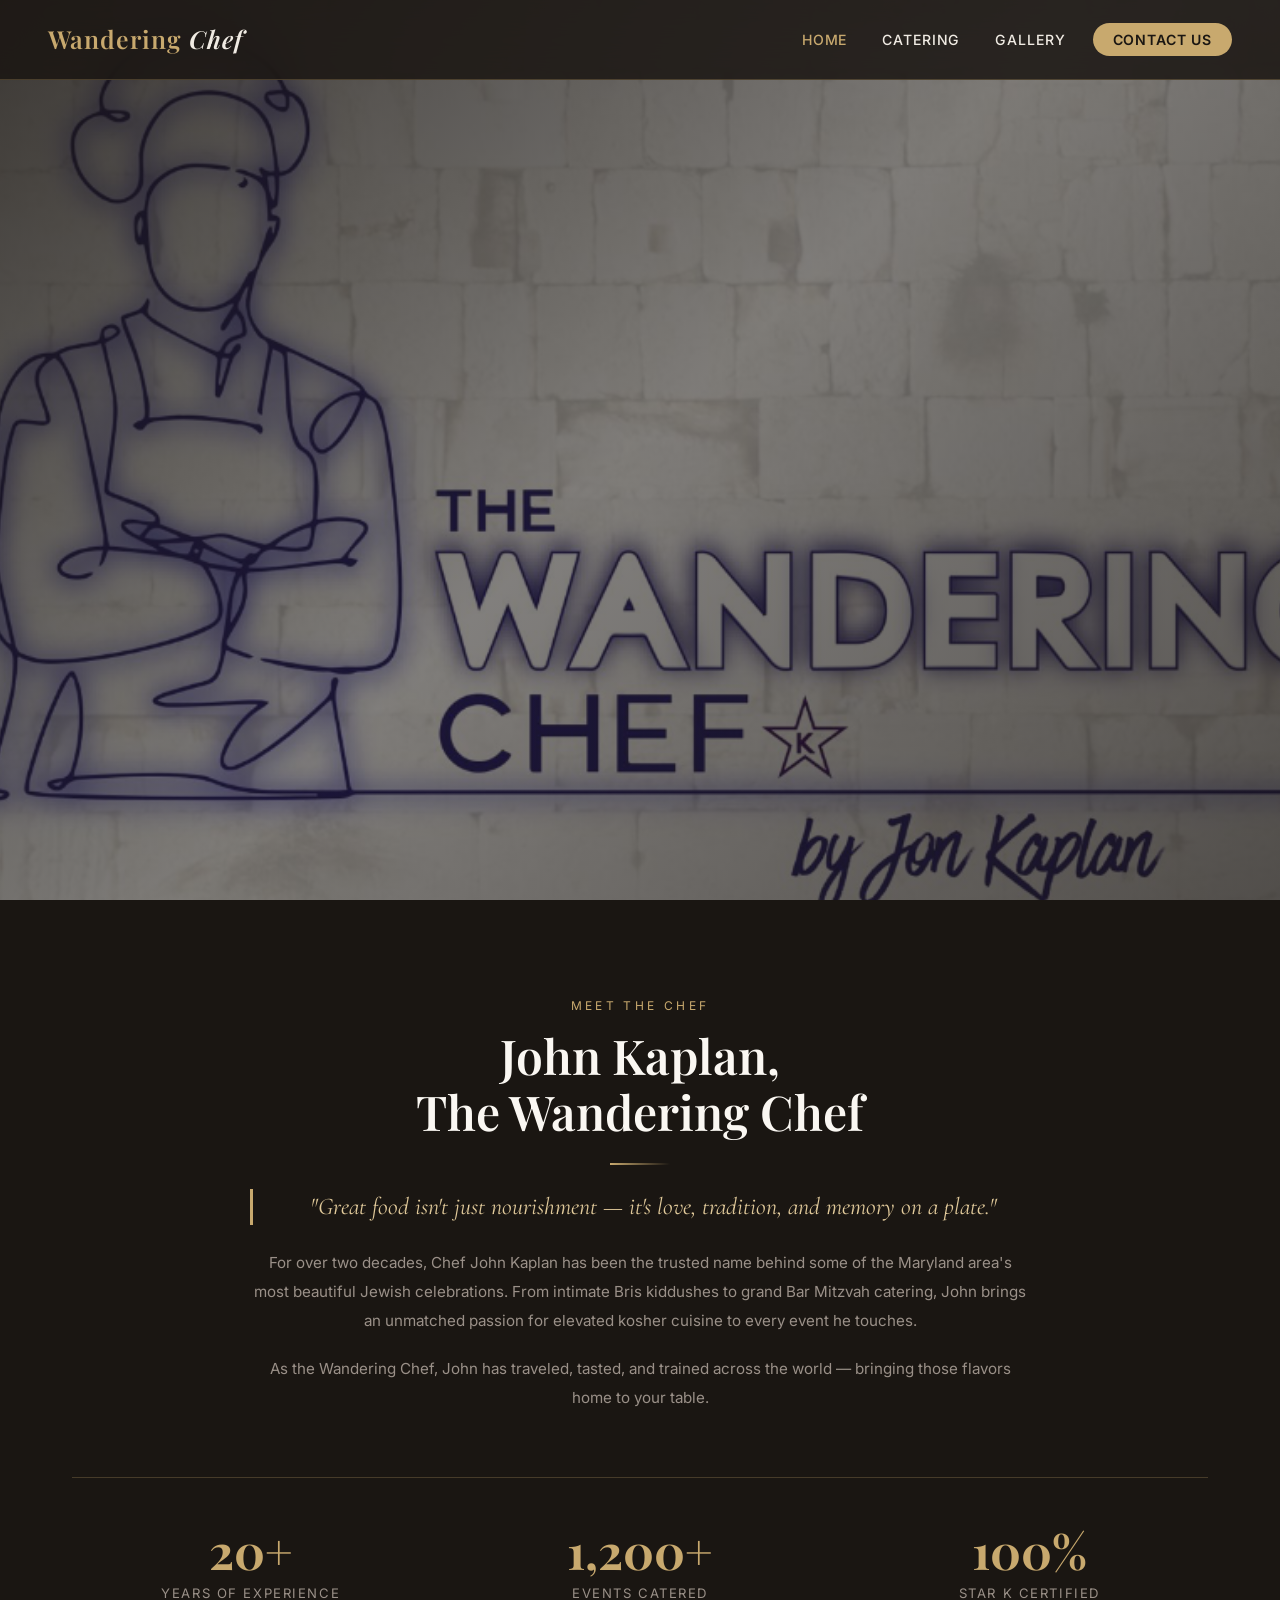
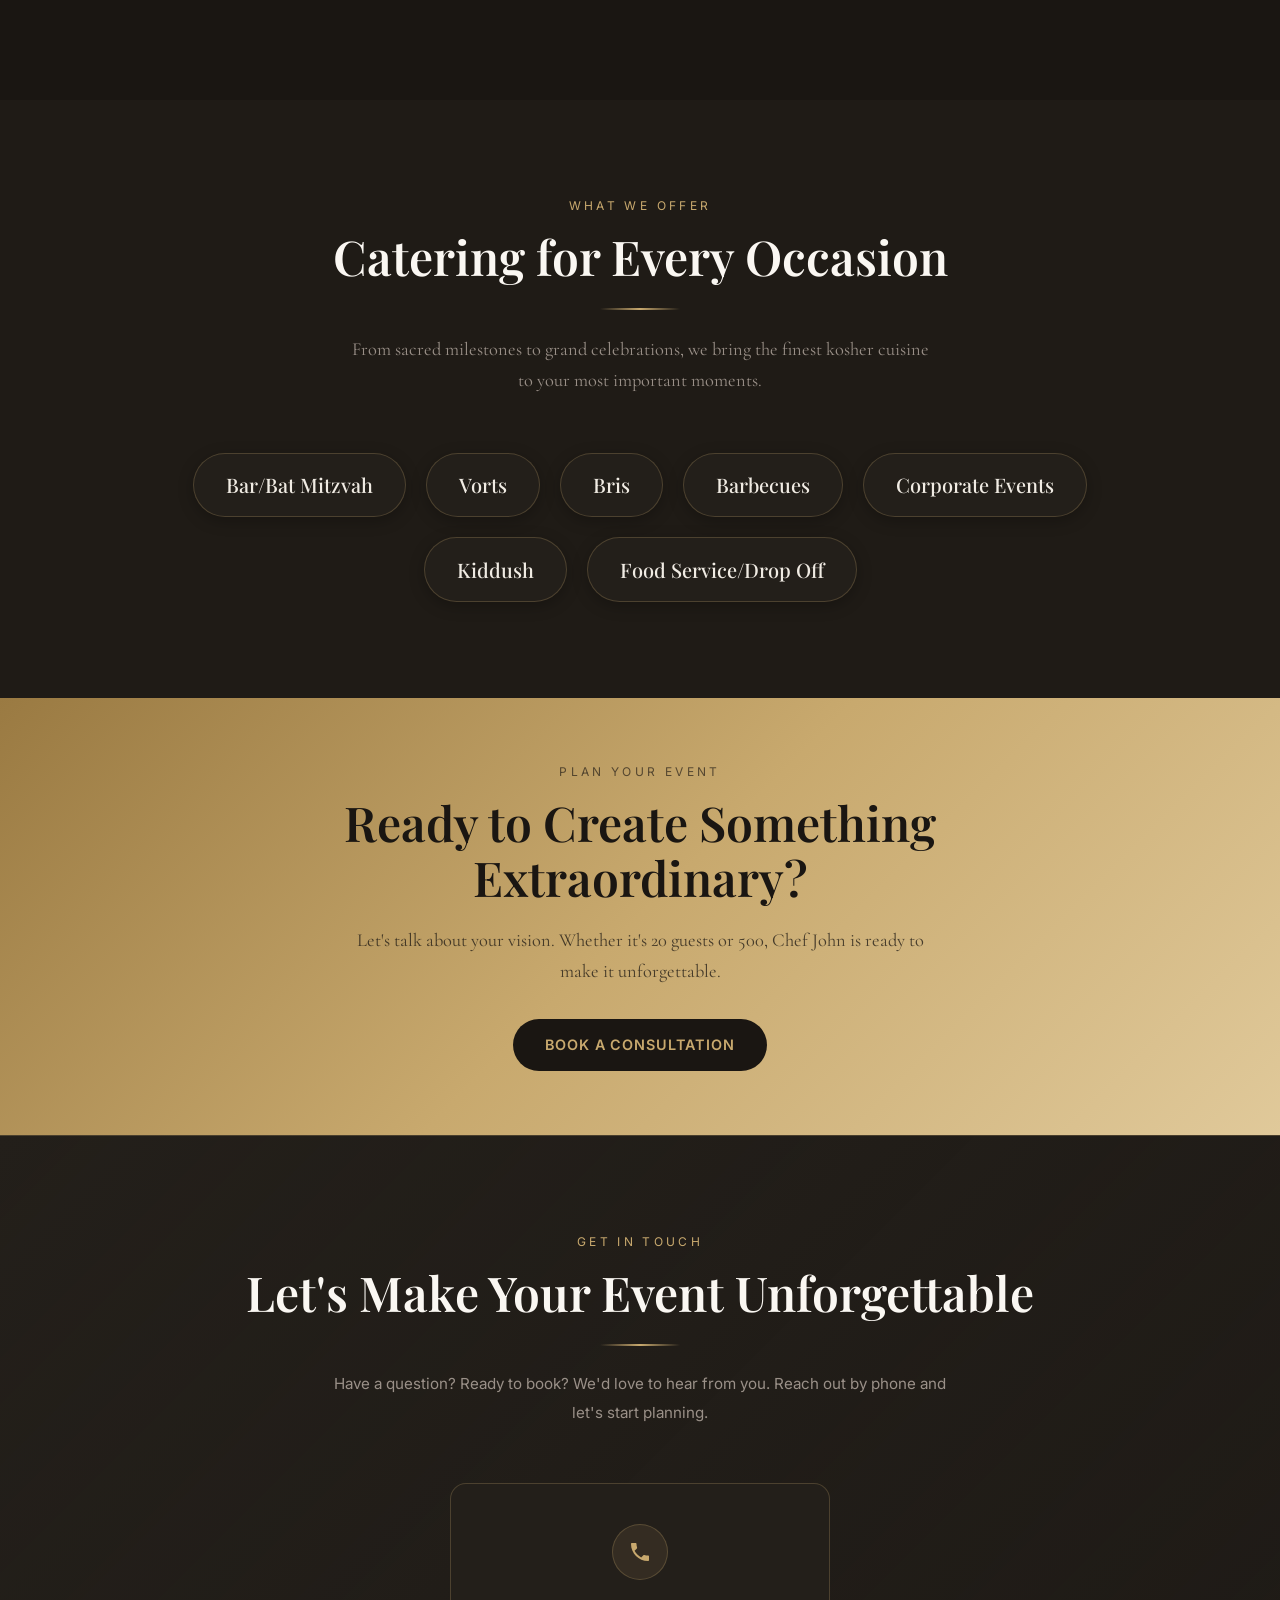
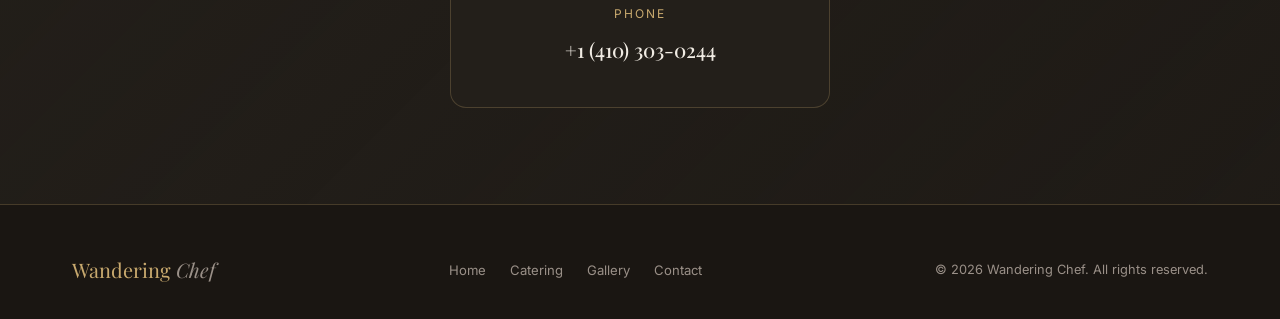
==== index.html @ aa206311 "Refactor layout, spelling, navigation and gallery updates" ====
<!DOCTYPE html>
<html lang="en">
<head>
  <meta charset="UTF-8" />
  <meta name="viewport" content="width=device-width, initial-scale=1.0" />
  <title>Wandering Chef — Premium Kosher Catering by John Kaplan</title>
  <meta name="description" content="Wandering Chef by John Kaplan — Premier kosher catering for Bar Mitzvahs, Bat Mitzvahs, Bris, Kiddushes, Weddings, and all your special occasions." />
  <link rel="preconnect" href="https://fonts.googleapis.com" />
  <link rel="preconnect" href="https://fonts.gstatic.com" crossorigin />
  <link href="https://fonts.googleapis.com/css2?family=Playfair+Display:ital,wght@0,400;0,500;0,600;0,700;1,400;1,600&family=Inter:wght@300;400;500;600&family=Cormorant+Garamond:ital,wght@0,300;0,400;0,500;0,600;1,400;1,600&display=swap" rel="stylesheet" />
  <link rel="stylesheet" href="styles.css" />
</head>
<body>

  <!-- ============================
       NAVIGATION
       ============================ -->
  <nav class="navbar" id="navbar" role="navigation" aria-label="Main navigation">
    <a class="nav-brand" href="index.html" id="nav-logo">Wandering <span>Chef</span></a>

    <div class="hamburger" id="hamburger" aria-label="Toggle menu">
      <span></span><span></span><span></span>
    </div>

    <ul class="nav-links" id="nav-links">
      <li><a href="index.html" class="active" id="nav-home">Home</a></li>
      <li><a href="catering.html" id="nav-catering">Catering</a></li>
      <li><a href="gallery.html" id="nav-gallery">Gallery</a></li>
      <li><a href="contact.html" class="nav-contact-btn " id="nav-contact">Contact Us</a></li>
    </ul>
  </nav>

  <!-- ============================
       HERO
       ============================ -->
  <header class="hero" id="hero">
    <div class="hero-bg" id="hero-bg" aria-hidden="true"></div>
    <div class="hero-overlay" aria-hidden="true"></div>
    <div class="hero-content">
    </div>
  </header>

  <!-- ============================
       INTRO / ABOUT SNIPPET
       ============================ -->
  <section id="about-snippet">
    <div class="container">
      <div class="bio-layout-centered fade-in">
        <span class="section-label">Meet the Chef</span>
        <h2 class="section-title">John Kaplan,<br>The Wandering Chef</h2>
        <div class="divider"></div>
        <blockquote class="bio-quote">"Great food isn't just nourishment — it's love, tradition, and memory on a plate."</blockquote>
        <p class="bio-text">For over two decades, Chef John Kaplan has been the trusted name behind some of the Maryland area's most beautiful Jewish celebrations. From intimate Bris kiddushes to grand Bar Mitzvah catering, John brings an unmatched passion for elevated kosher cuisine to every event he touches.</p>
        <p class="bio-text">As the Wandering Chef, John has traveled, tasted, and trained across the world — bringing those flavors home to your table.</p>
      </div>

      <!-- Stats -->
      <div class="stats-grid">
        <div class="stat-item fade-in">
          <div class="stat-number">20+</div>
          <div class="stat-label">Years of Experience</div>
        </div>
        <div class="stat-item fade-in fade-in-delay-1">
          <div class="stat-number">1,200+</div>
          <div class="stat-label">Events Catered</div>
        </div>
        <div class="stat-item fade-in fade-in-delay-2">
          <div class="stat-number">100%</div>
          <div class="stat-label">Star K Certified</div>
        </div>
      </div>
    </div>
  </section>

  <!-- ============================
       SERVICES
       ============================ -->
  <section id="services" style="background: rgba(35,31,26,0.55);">
    <div class="container">
      <div class="text-center fade-in">
        <span class="section-label">What We Offer</span>
        <h2 class="section-title">Catering for Every Occasion</h2>
        <div class="divider center"></div>
        <p class="section-subtitle">From sacred milestones to grand celebrations, we bring the finest kosher cuisine to your most important moments.</p>
      </div>
      
      <div class="catering-services-text-list fade-in">
        <a href="catering.html#bar-mitzvah" class="service-text-link">Bar/Bat Mitzvah</a>
        <a href="catering.html#vorts" class="service-text-link">Vorts</a>
        <a href="catering.html#bris" class="service-text-link">Bris</a>
        <a href="catering.html#bbq" class="service-text-link">Barbecues</a>
        <a href="catering.html#corporate" class="service-text-link">Corporate Events</a>
        <a href="catering.html#kiddush" class="service-text-link">Kiddush</a>
        <a href="catering.html#drop-off" class="service-text-link">Food Service/Drop Off</a>
      </div>
    </div>
  </section>

  <!-- ============================
       HIGHLIGHT BAND
       ============================ -->
  <section class="highlight-band" id="cta-band">
    <div class="container text-center fade-in">
      <span class="section-label" style="color: rgba(26,22,18,0.65);">Plan Your Event</span>
      <h2 class="section-title">Ready to Create Something<br>Extraordinary?</h2>
      <p class="section-subtitle" style="margin: 1rem auto 2rem;">Let's talk about your vision. Whether it's 20 guests or 500, Chef John is ready to make it unforgettable.</p>
      <a href="contact.html" class="btn btn-primary" id="cta-contact-btn">Book a Consultation</a>
    </div>
  </section>

  <!-- ============================
       CONTACT SECTION (Home)
       ============================ -->
  <section class="contact-section" id="contact-home">
    <div class="container text-center fade-in">
      <span class="section-label">Get in Touch</span>
      <h2 class="section-title">Let's Make Your Event Unforgettable</h2>
      <div class="divider center"></div>
      <p class="bio-text" style="max-width: 620px; margin: 0 auto 3.5rem;">Have a question? Ready to book? We'd love to hear from you. Reach out by phone and let's start planning.</p>

      <div class="contact-methods-grid" style="display: flex; justify-content: center;">
        <div class="contact-method-card" style="max-width: 380px; width: 100%;">
          <div class="contact-icon">
            <svg viewBox="0 0 24 24" xmlns="http://www.w3.org/2000/svg">
              <path d="M6.6 10.8c1.4 2.8 3.8 5.1 6.6 6.6l2.2-2.2c.3-.3.7-.4 1-.2 1.1.4 2.3.6 3.6.6.6 0 1 .4 1 1V20c0 .6-.4 1-1 1-9.4 0-17-7.6-17-17 0-.6.4-1 1-1h3.5c.6 0 1 .4 1 1 0 1.3.2 2.5.6 3.6.1.3 0 .7-.2 1L6.6 10.8z"/>
            </svg>
          </div>
          <span class="contact-info-label">Phone</span>
          <p class="contact-info-value"><a href="tel:+14103030244" id="contact-phone-link">+1 (410) 303-0244</a></p>
        </div>
      </div>
    </div>
  </section>
  <!-- ============================
       FOOTER
       ============================ -->
  <footer class="footer" id="footer">
    <div class="container">
      <div class="footer-inner">
        <div class="footer-brand">Wandering <span>Chef</span></div>
        <nav class="footer-links">
          <a href="index.html">Home</a>
          <a href="catering.html">Catering</a>
          <a href="gallery.html">Gallery</a>
          <a href="contact.html">Contact</a>
        </nav>
        <p class="footer-copy">&copy; 2026 Wandering Chef. All rights reserved.</p>
      </div>
    </div>
  </footer>

  <!-- Scroll Up Button -->
  <button id="scrollUpBtn" aria-label="Scroll to top">
    <svg viewBox="0 0 24 24" xmlns="http://www.w3.org/2000/svg">
      <path d="M7.41 15.41L12 10.83l4.59 4.58L18 14l-6-6-6 6z"/>
    </svg>
  </button>

  <script src="main.js"></script>
</body>
</html>
---- styles.css ----
/* ==========================================
   WANDERING CHEF — Global Styles
   ========================================== */

@import url('https://fonts.googleapis.com/css2?family=Playfair+Display:ital,wght@0,400;0,500;0,600;0,700;1,400;1,600&family=Inter:wght@300;400;500;600&family=Cormorant+Garamond:ital,wght@0,300;0,400;0,500;0,600;1,400;1,600&display=swap');

/* ---- CSS Variables ---- */
:root {
  --gold: #c8a96e;
  --gold-light: #e0c99a;
  --gold-dark: #9a7a42;
  --cream: #faf7f2;
  --dark: #1a1612;
  --dark-mid: #2d2520;
  --dark-card: #231f1a;
  --text-main: #f0ebe3;
  --text-muted: #9a9088;
  --text-dark: #2d2520;
  --border: rgba(200, 169, 110, 0.25);
  --nav-height: 80px;
  --transition: 0.35s cubic-bezier(0.4, 0, 0.2, 1);
}

/* ---- Reset & Base ---- */
*, *::before, *::after {
  box-sizing: border-box;
  margin: 0;
  padding: 0;
}

html {
  scroll-behavior: smooth;
  font-size: 16px;
}

body {
  font-family: 'Inter', sans-serif;
  background-color: var(--dark);
  color: var(--text-main);
  line-height: 1.7;
  overflow-x: hidden;
}

a {
  text-decoration: none;
  color: inherit;
}

img {
  display: block;
  max-width: 100%;
}

ul {
  list-style: none;
}

/* ==========================================
   NAVIGATION
   ========================================== */
.navbar {
  position: fixed;
  top: 0;
  left: 0;
  right: 0;
  z-index: 1000;
  height: var(--nav-height);
  display: flex;
  align-items: center;
  padding: 0 3rem;
  background: rgba(26, 22, 18, 0.85);
  backdrop-filter: blur(20px);
  -webkit-backdrop-filter: blur(20px);
  border-bottom: 1px solid var(--border);
  transition: background var(--transition), box-shadow var(--transition);
}

.navbar.scrolled {
  background: rgba(26, 22, 18, 0.97);
  box-shadow: 0 4px 40px rgba(0,0,0,0.4);
}

.nav-brand {
  font-family: 'Playfair Display', serif;
  font-size: 1.55rem;
  font-weight: 600;
  color: var(--gold);
  letter-spacing: 0.04em;
  white-space: nowrap;
  transition: color var(--transition), transform var(--transition);
  cursor: pointer;
  flex-shrink: 0;
}

.nav-brand:hover {
  color: var(--gold-light);
  transform: scale(1.03);
}

.nav-brand span {
  color: var(--text-main);
  font-style: italic;
}

.nav-links {
  display: flex;
  align-items: center;
  gap: 0.2rem;
  margin-left: auto;
}

.nav-links a,
.nav-links .dropdown-toggle {
  font-size: 0.88rem;
  font-weight: 500;
  letter-spacing: 0.06em;
  text-transform: uppercase;
  color: var(--text-main);
  padding: 0.5rem 1rem;
  border-radius: 4px;
  transition: color var(--transition), background var(--transition);
  cursor: pointer;
  white-space: nowrap;
}

.nav-links a:hover,
.nav-links .dropdown-toggle:hover {
  color: var(--gold);
  background: rgba(200, 169, 110, 0.08);
}

.nav-links a.active {
  color: var(--gold);
}

/* Dropdown */
.dropdown {
  position: relative;
}

.dropdown-toggle {
  display: flex;
  align-items: center;
  gap: 0.3rem;
  background: none;
  border: none;
  font-family: 'Inter', sans-serif;
}

.dropdown-toggle svg {
  width: 12px;
  height: 12px;
  transition: transform var(--transition);
}

.dropdown:hover .dropdown-toggle svg {
  transform: rotate(180deg);
}

.dropdown-menu {
  position: absolute;
  top: calc(100% + 0.5rem);
  right: 0;
  min-width: 210px;
  background: var(--dark-card);
  border: 1px solid var(--border);
  border-radius: 10px;
  padding: 0.5rem;
  opacity: 0;
  pointer-events: none;
  transform: translateY(-8px);
  transition: opacity var(--transition), transform var(--transition);
  box-shadow: 0 20px 60px rgba(0,0,0,0.5);
}

.dropdown:hover .dropdown-menu {
  opacity: 1;
  pointer-events: all;
  transform: translateY(0);
}

.dropdown-menu a {
  display: block;
  padding: 0.65rem 1rem;
  font-size: 0.85rem;
  color: var(--text-main);
  border-radius: 6px;
  transition: color var(--transition), background var(--transition), padding-left var(--transition);
}

.dropdown-menu a:hover {
  color: var(--gold);
  background: rgba(200, 169, 110, 0.1);
  padding-left: 1.4rem;
}

/* Contact button in nav */
.nav-contact-btn {
  margin-left: 0.5rem;
  padding: 0.5rem 1.25rem !important;
  background: var(--gold) !important;
  color: var(--dark) !important;
  border-radius: 50px !important;
  font-weight: 600 !important;
  transition: background var(--transition), transform var(--transition), box-shadow var(--transition) !important;
}

.nav-contact-btn:hover {
  background: var(--gold-light) !important;
  transform: translateY(-2px) !important;
  box-shadow: 0 6px 20px rgba(200, 169, 110, 0.4) !important;
  color: var(--dark) !important;
}

/* Hamburger */
.hamburger {
  display: none;
  flex-direction: column;
  gap: 5px;
  cursor: pointer;
  margin-left: auto;
  padding: 0.5rem;
}

.hamburger span {
  width: 24px;
  height: 2px;
  background: var(--text-main);
  border-radius: 2px;
  transition: all var(--transition);
}

/* ==========================================
   PAGE WRAPPER (push below navbar)
   ========================================== */
.page-content {
  padding-top: var(--nav-height);
  min-height: 100vh;
}

/* ==========================================
   HERO SECTION
   ========================================== */
.hero {
  position: relative;
  height: 100vh;
  min-height: 650px;
  display: flex;
  align-items: center;
  justify-content: center;
  overflow: hidden;
}

.hero-bg {
  position: absolute;
  inset: 0;
  background-image: url('Logo.png');
  background-size: cover;
  background-position: center;
  transform: scale(1.05);
  transition: transform 8s ease;
  animation: heroZoom 12s ease-in-out infinite alternate;
}

@keyframes heroZoom {
  from { transform: scale(1.0); }
  to { transform: scale(1.08); }
}

.hero-overlay {
  position: absolute;
  inset: 0;
  background: linear-gradient(
    135deg,
    rgba(26, 22, 18, 0.85) 0%,
    rgba(26, 22, 18, 0.55) 50%,
    rgba(26, 22, 18, 0.75) 100%
  );
}

.hero-content {
  position: relative;
  z-index: 2;
  text-align: center;
  padding: 2rem;
  max-width: 820px;
  animation: heroFadeUp 1.2s ease both;
}

@keyframes heroFadeUp {
  from { opacity: 0; transform: translateY(40px); }
  to { opacity: 1; transform: translateY(0); }
}

.hero-eyebrow {
  display: inline-block;
  font-size: 0.78rem;
  letter-spacing: 0.28em;
  text-transform: uppercase;
  color: var(--gold);
  margin-bottom: 1.2rem;
  opacity: 0;
  animation: heroFadeUp 1s ease 0.3s both;
}

.hero-title {
  font-family: 'Playfair Display', serif;
  font-size: clamp(3rem, 7vw, 6rem);
  font-weight: 700;
  line-height: 1.05;
  color: var(--cream);
  margin-bottom: 1.5rem;
  opacity: 0;
  animation: heroFadeUp 1s ease 0.5s both;
}

.hero-title em {
  color: var(--gold);
  font-style: italic;
}

.hero-subtitle {
  font-family: 'Cormorant Garamond', serif;
  font-size: clamp(1.1rem, 2.5vw, 1.5rem);
  font-weight: 400;
  color: rgba(240, 235, 227, 0.82);
  margin-bottom: 2.5rem;
  opacity: 0;
  animation: heroFadeUp 1s ease 0.7s both;
}

.hero-buttons {
  display: flex;
  gap: 1rem;
  justify-content: center;
  flex-wrap: wrap;
  opacity: 0;
  animation: heroFadeUp 1s ease 0.9s both;
}

/* ==========================================
   BUTTONS
   ========================================== */
.btn {
  display: inline-flex;
  align-items: center;
  gap: 0.5rem;
  padding: 0.85rem 2rem;
  border-radius: 50px;
  font-size: 0.9rem;
  font-weight: 600;
  letter-spacing: 0.06em;
  text-transform: uppercase;
  cursor: pointer;
  border: none;
  transition: all var(--transition);
}

.btn-primary {
  background: var(--gold);
  color: var(--dark);
}

.btn-primary:hover {
  background: var(--gold-light);
  transform: translateY(-3px);
  box-shadow: 0 10px 35px rgba(200, 169, 110, 0.45);
}

.btn-outline {
  background: transparent;
  color: var(--text-main);
  border: 1.5px solid rgba(200, 169, 110, 0.5);
}

.btn-outline:hover {
  border-color: var(--gold);
  color: var(--gold);
  transform: translateY(-3px);
  box-shadow: 0 10px 35px rgba(0,0,0,0.3);
}

.btn-back {
  display: inline-flex;
  align-items: center;
  gap: 0.5rem;
  padding: 0.6rem 1.4rem;
  border: 1.5px solid var(--border);
  border-radius: 50px;
  font-size: 0.82rem;
  font-weight: 500;
  letter-spacing: 0.05em;
  text-transform: uppercase;
  color: var(--text-muted);
  cursor: pointer;
  background: transparent;
  transition: all var(--transition);
  margin-bottom: 2rem;
}

.btn-back:hover {
  color: var(--gold);
  border-color: var(--gold);
  transform: translateX(-4px);
}

/* ==========================================
   SCROLL UP ARROW
   ========================================== */
#scrollUpBtn {
  position: fixed;
  bottom: 2.5rem;
  right: 2.5rem;
  z-index: 900;
  width: 52px;
  height: 52px;
  background: var(--gold);
  border: none;
  border-radius: 50%;
  display: flex;
  align-items: center;
  justify-content: center;
  cursor: pointer;
  opacity: 0;
  transform: translateY(20px);
  transition: opacity var(--transition), transform var(--transition), background var(--transition), box-shadow var(--transition);
  box-shadow: 0 6px 25px rgba(200, 169, 110, 0.4);
}

#scrollUpBtn.visible {
  opacity: 1;
  transform: translateY(0);
}

#scrollUpBtn:hover {
  background: var(--gold-light);
  box-shadow: 0 10px 35px rgba(200, 169, 110, 0.55);
  transform: translateY(-3px);
}

#scrollUpBtn svg {
  width: 20px;
  height: 20px;
  fill: var(--dark);
}

/* ==========================================
   SECTION BASE
   ========================================== */
section {
  padding: 6rem 0;
}

.container {
  max-width: 1200px;
  margin: 0 auto;
  padding: 0 2rem;
}

.section-label {
  font-size: 0.75rem;
  letter-spacing: 0.28em;
  text-transform: uppercase;
  color: var(--gold);
  display: block;
  margin-bottom: 0.75rem;
}

.section-title {
  font-family: 'Playfair Display', serif;
  font-size: clamp(2rem, 4vw, 3rem);
  font-weight: 600;
  line-height: 1.15;
  color: var(--cream);
  margin-bottom: 1.25rem;
}

.section-subtitle {
  font-family: 'Cormorant Garamond', serif;
  font-size: 1.15rem;
  color: var(--text-muted);
  max-width: 580px;
}

.text-center {
  text-align: center;
}

.text-center .section-subtitle {
  margin: 0 auto;
}

.divider {
  width: 60px;
  height: 2px;
  background: linear-gradient(90deg, var(--gold), transparent);
  margin: 1.5rem 0;
}

.divider.center {
  margin-left: auto;
  margin-right: auto;
  background: linear-gradient(90deg, transparent, var(--gold), transparent);
  width: 80px;
}

/* ==========================================
   SERVICES / CARDS GRID
   ========================================== */
.services-grid {
  display: grid;
  grid-template-columns: repeat(auto-fit, minmax(300px, 1fr));
  gap: 1.75rem;
  margin-top: 3.5rem;
}

.service-card {
  background: var(--dark-card);
  border: 1px solid var(--border);
  border-radius: 16px;
  overflow: hidden;
  cursor: pointer;
  transition: transform var(--transition), box-shadow var(--transition), border-color var(--transition);
  text-decoration: none;
  color: inherit;
  display: block;
}

.service-card:hover {
  transform: translateY(-8px);
  box-shadow: 0 25px 60px rgba(0,0,0,0.5);
  border-color: rgba(200, 169, 110, 0.5);
}

.service-card-image {
  width: 100%;
  height: 230px;
  object-fit: cover;
  transition: transform 0.6s ease;
}

.service-card:hover .service-card-image {
  transform: scale(1.04);
}

.service-card-image-wrap {
  overflow: hidden;
}

.service-card-body {
  padding: 1.75rem;
}

.service-card-tag {
  font-size: 0.7rem;
  letter-spacing: 0.22em;
  text-transform: uppercase;
  color: var(--gold);
  margin-bottom: 0.5rem;
  display: block;
}

.service-card-title {
  font-family: 'Playfair Display', serif;
  font-size: 1.4rem;
  font-weight: 600;
  color: var(--cream);
  margin-bottom: 0.75rem;
}

.service-card-desc {
  font-size: 0.9rem;
  color: var(--text-muted);
  line-height: 1.7;
  margin-bottom: 1.25rem;
}

.service-card-link {
  display: inline-flex;
  align-items: center;
  gap: 0.5rem;
  font-size: 0.82rem;
  font-weight: 600;
  letter-spacing: 0.1em;
  text-transform: uppercase;
  color: var(--gold);
  transition: gap var(--transition);
}

.service-card:hover .service-card-link {
  gap: 0.8rem;
}

/* ==========================================
   PHOTO GALLERY GRID
   ========================================== */
.gallery-grid {
  display: grid;
  grid-template-columns: repeat(auto-fill, minmax(280px, 1fr));
  gap: 1.25rem;
  margin-top: 3rem;
}

.gallery-item {
  border-radius: 12px;
  overflow: hidden;
  aspect-ratio: 4/3;
  cursor: pointer;
  position: relative;
  background: var(--dark-card);
}

.gallery-item img {
  width: 100%;
  height: 100%;
  object-fit: cover;
  transition: transform 0.6s ease;
}

.gallery-item:hover img {
  transform: scale(1.06);
}

.gallery-item-overlay {
  position: absolute;
  inset: 0;
  background: linear-gradient(to top, rgba(26,22,18,0.7) 0%, transparent 60%);
  opacity: 0;
  transition: opacity var(--transition);
  display: flex;
  align-items: flex-end;
  padding: 1.2rem;
}

.gallery-item:hover .gallery-item-overlay {
  opacity: 1;
}

.gallery-item-caption {
  font-family: 'Cormorant Garamond', serif;
  font-size: 1rem;
  color: var(--cream);
  font-style: italic;
}

/* ==========================================
   MENU LIST SECTION
   ========================================== */
.menu-section {
  background: var(--dark-card);
  border: 1px solid var(--border);
  border-radius: 16px;
  padding: 2.5rem;
  margin-top: 2rem;
}

.menu-section + .menu-section {
  margin-top: 1.5rem;
}

.menu-section-title {
  font-family: 'Playfair Display', serif;
  font-size: 1.5rem;
  font-weight: 600;
  color: var(--gold);
  margin-bottom: 1.5rem;
  padding-bottom: 0.75rem;
  border-bottom: 1px solid var(--border);
}

.menu-items {
  display: grid;
  grid-template-columns: repeat(auto-fill, minmax(240px, 1fr));
  gap: 0.5rem 2rem;
}

.menu-item {
  display: flex;
  align-items: flex-start;
  gap: 0.6rem;
  padding: 0.4rem 0;
  font-size: 0.92rem;
  color: var(--text-main);
}

.menu-item::before {
  content: '✦';
  color: var(--gold);
  font-size: 0.6rem;
  margin-top: 0.35rem;
  flex-shrink: 0;
}

/* ==========================================
   ABOUT / BIO SECTION
   ========================================== */
.bio-layout {
  display: grid;
  grid-template-columns: 1fr 1.4fr;
  gap: 5rem;
  align-items: center;
}

.bio-image-wrap {
  position: relative;
}

.bio-image-wrap::before {
  content: '';
  position: absolute;
  inset: -12px;
  border: 2px solid var(--border);
  border-radius: 20px;
  transform: rotate(-2deg);
  transition: transform var(--transition);
}

.bio-image-wrap:hover::before {
  transform: rotate(0deg);
}

.bio-image {
  width: 100%;
  aspect-ratio: 3/4;
  object-fit: cover;
  border-radius: 16px;
  position: relative;
  z-index: 1;
}

.bio-quote {
  font-family: 'Cormorant Garamond', serif;
  font-size: 1.4rem;
  font-style: italic;
  color: var(--gold-light);
  line-height: 1.5;
  margin: 1.5rem 0;
  padding-left: 1.5rem;
  border-left: 3px solid var(--gold);
}

.bio-text {
  font-size: 0.95rem;
  color: var(--text-muted);
  line-height: 1.9;
  margin-bottom: 1.25rem;
}

/* ==========================================
   CATERING PAGE HERO / INNER PAGES
   ========================================== */
.page-hero {
  position: relative;
  height: 45vh;
  min-height: 360px;
  display: flex;
  align-items: flex-end;
  padding-bottom: 4rem;
  overflow: hidden;
}

.page-hero-bg {
  position: absolute;
  inset: 0;
  background-size: cover;
  background-position: center;
  animation: heroZoom 10s ease-in-out infinite alternate;
}

.page-hero-overlay {
  position: absolute;
  inset: 0;
  background: linear-gradient(to bottom, rgba(26,22,18,0.4) 0%, rgba(26,22,18,0.88) 100%);
}

.page-hero-content {
  position: relative;
  z-index: 2;
  width: 100%;
}

/* ==========================================
   CONTACT SECTION
   ========================================== */
.contact-section {
  background: linear-gradient(135deg, var(--dark-card) 0%, rgba(35,31,26,0.5) 100%);
  border-top: 1px solid var(--border);
}

.contact-grid {
  display: grid;
  grid-template-columns: 1fr 1fr;
  gap: 5rem;
  align-items: start;
}

.contact-info-item {
  display: flex;
  align-items: flex-start;
  gap: 1.2rem;
  margin-bottom: 2rem;
}

.contact-icon {
  width: 50px;
  height: 50px;
  background: rgba(200, 169, 110, 0.12);
  border: 1px solid var(--border);
  border-radius: 12px;
  display: flex;
  align-items: center;
  justify-content: center;
  flex-shrink: 0;
  transition: background var(--transition), border-color var(--transition);
}

.contact-info-item:hover .contact-icon {
  background: rgba(200, 169, 110, 0.2);
  border-color: rgba(200, 169, 110, 0.5);
}

.contact-icon svg {
  width: 22px;
  height: 22px;
  fill: var(--gold);
}

.contact-info-label {
  font-size: 0.72rem;
  letter-spacing: 0.18em;
  text-transform: uppercase;
  color: var(--gold);
  margin-bottom: 0.3rem;
  display: block;
}

.contact-info-value {
  font-size: 1rem;
  color: var(--text-main);
  font-weight: 500;
}

.contact-info-value a {
  color: var(--text-main);
  transition: color var(--transition);
}

.contact-info-value a:hover {
  color: var(--gold);
}

/* Contact form */
.contact-form {
  display: flex;
  flex-direction: column;
  gap: 1.1rem;
}

.form-group {
  display: flex;
  flex-direction: column;
  gap: 0.4rem;
}

.form-group label {
  font-size: 0.8rem;
  letter-spacing: 0.1em;
  text-transform: uppercase;
  color: var(--text-muted);
}

.form-group input,
.form-group textarea,
.form-group select {
  background: rgba(255,255,255,0.04);
  border: 1px solid var(--border);
  border-radius: 8px;
  padding: 0.8rem 1rem;
  color: var(--text-main);
  font-family: 'Inter', sans-serif;
  font-size: 0.95rem;
  transition: border-color var(--transition), background var(--transition);
  outline: none;
  width: 100%;
}

.form-group input:focus,
.form-group textarea:focus,
.form-group select:focus {
  border-color: rgba(200, 169, 110, 0.55);
  background: rgba(255,255,255,0.07);
}

.form-group textarea {
  min-height: 130px;
  resize: vertical;
}

.form-group select option {
  background: var(--dark-card);
  color: var(--text-main);
}

/* ==========================================
   STATS / NUMBERS
   ========================================== */
.stats-grid {
  display: grid;
  grid-template-columns: repeat(3, 1fr);
  gap: 2rem;
  margin-top: 4rem;
  padding-top: 3rem;
  border-top: 1px solid var(--border);
}

.stat-item {
  text-align: center;
}

.stat-number {
  font-family: 'Playfair Display', serif;
  font-size: 3rem;
  font-weight: 700;
  color: var(--gold);
  line-height: 1;
  margin-bottom: 0.5rem;
}

.stat-label {
  font-size: 0.82rem;
  letter-spacing: 0.12em;
  text-transform: uppercase;
  color: var(--text-muted);
}

/* ==========================================
   FOOTER
   ========================================== */
.footer {
  background: var(--dark);
  border-top: 1px solid var(--border);
  padding: 3rem 0 2rem;
}

.footer-inner {
  display: flex;
  align-items: center;
  justify-content: space-between;
  flex-wrap: wrap;
  gap: 1.5rem;
}

.footer-brand {
  font-family: 'Playfair Display', serif;
  font-size: 1.25rem;
  color: var(--gold);
}

.footer-brand span {
  color: var(--text-muted);
  font-style: italic;
}

.footer-copy {
  font-size: 0.8rem;
  color: var(--text-muted);
}

.footer-links {
  display: flex;
  gap: 1.5rem;
}

.footer-links a {
  font-size: 0.82rem;
  color: var(--text-muted);
  transition: color var(--transition);
}

.footer-links a:hover {
  color: var(--gold);
}

/* ==========================================
   FADE-IN ON SCROLL ANIMATIONS
   ========================================== */
.fade-in {
  opacity: 0;
  transform: translateY(30px);
  transition: opacity 0.7s ease, transform 0.7s ease;
}

.fade-in.visible {
  opacity: 1;
  transform: translateY(0);
}

.fade-in-delay-1 { transition-delay: 0.1s; }
.fade-in-delay-2 { transition-delay: 0.2s; }
.fade-in-delay-3 { transition-delay: 0.3s; }
.fade-in-delay-4 { transition-delay: 0.4s; }

/* ==========================================
   HIGHLIGHT BAND
   ========================================== */
.highlight-band {
  background: linear-gradient(135deg, var(--gold-dark), var(--gold), var(--gold-light));
  padding: 4rem 0;
  text-align: center;
}

.highlight-band .section-title {
  color: var(--dark);
}

.highlight-band .section-subtitle {
  color: rgba(26,22,18,0.75);
}

.highlight-band .btn-primary {
  background: var(--dark);
  color: var(--gold);
}

.highlight-band .btn-primary:hover {
  background: var(--dark-mid);
}

/* ==========================================
   LIGHTBOX
   ========================================== */
.lightbox {
  position: fixed;
  inset: 0;
  z-index: 9999;
  background: rgba(0,0,0,0.92);
  display: flex;
  align-items: center;
  justify-content: center;
  opacity: 0;
  pointer-events: none;
  transition: opacity 0.3s ease;
  backdrop-filter: blur(8px);
}

.lightbox.open {
  opacity: 1;
  pointer-events: all;
}

.lightbox img {
  max-width: 90vw;
  max-height: 88vh;
  object-fit: contain;
  border-radius: 10px;
  box-shadow: 0 30px 80px rgba(0,0,0,0.7);
  transform: scale(0.9);
  transition: transform 0.3s ease;
}

.lightbox.open img {
  transform: scale(1);
}

.lightbox-close {
  position: absolute;
  top: 1.5rem;
  right: 1.5rem;
  width: 44px;
  height: 44px;
  border-radius: 50%;
  background: rgba(255,255,255,0.1);
  border: 1px solid rgba(255,255,255,0.2);
  color: white;
  font-size: 1.3rem;
  display: flex;
  align-items: center;
  justify-content: center;
  cursor: pointer;
  transition: background var(--transition);
}

.lightbox-close:hover {
  background: rgba(255,255,255,0.2);
}

/* ==========================================
   RESPONSIVE
   ========================================== */
@media (max-width: 900px) {
  .navbar {
    padding: 0 1.5rem;
  }

  .nav-links {
    position: fixed;
    top: var(--nav-height);
    left: 0;
    right: 0;
    background: rgba(26,22,18,0.98);
    flex-direction: column;
    padding: 1.5rem;
    gap: 0.5rem;
    transform: translateY(-110%);
    transition: transform var(--transition);
    border-bottom: 1px solid var(--border);
  }

  .nav-links.open {
    transform: translateY(0);
  }

  .dropdown-menu {
    position: static;
    opacity: 1;
    pointer-events: all;
    transform: none;
    box-shadow: none;
    background: rgba(255,255,255,0.04);
    border: none;
    padding-left: 1rem;
    display: none;
  }

  .dropdown.open .dropdown-menu {
    display: block;
  }

  .hamburger {
    display: flex;
  }

  .bio-layout {
    grid-template-columns: 1fr;
    gap: 3rem;
  }

  .contact-grid {
    grid-template-columns: 1fr;
    gap: 3rem;
  }

  .stats-grid {
    grid-template-columns: 1fr;
  }

  .services-grid {
    grid-template-columns: 1fr;
  }

  section {
    padding: 4rem 0;
  }
}

@media (max-width: 600px) {
  .hero-title {
    font-size: 2.5rem;
  }

  #scrollUpBtn {
    bottom: 1.5rem;
    right: 1.5rem;
    width: 44px;
    height: 44px;
  }

  .menu-items {
    grid-template-columns: 1fr;
  }
}


/* ==========================================
   LOGO REPLACEMENT STYLING
   ========================================== */
.bio-image.logo-replacement {
  object-fit: contain !important;
  background-color: var(--dark-card) !important;
  padding: 3rem !important;
  border: 1px solid var(--border) !important;
  box-shadow: inset 0 0 30px rgba(0, 0, 0, 0.6) !important;
  transition: all 0.3s ease !important;
}

.bio-image.logo-replacement:hover {
  border-color: var(--gold) !important;
  box-shadow: inset 0 0 40px rgba(212, 175, 55, 0.15), 0 10px 30px rgba(0, 0, 0, 0.45) !important;
  transform: translateY(-5px);
}

.bio-layout-centered {
  max-width: 780px;
  margin: 0 auto;
  text-align: center;
}
.bio-layout-centered .divider {
  margin: 1.5rem auto;
}
.bio-layout-centered .bio-quote {
  margin: 1.5rem auto;
  font-size: 1.5rem;
}

.catering-services-text-list {
  display: flex;
  flex-wrap: wrap;
  justify-content: center;
  gap: 1.25rem;
  margin-top: 3.5rem;
  max-width: 950px;
  margin-left: auto;
  margin-right: auto;
}

.service-text-link {
  font-family: 'Playfair Display', serif;
  font-size: 1.25rem;
  font-weight: 500;
  color: var(--text-main);
  background: var(--dark-card);
  border: 1.5px solid var(--border);
  padding: 0.9rem 2rem;
  border-radius: 50px;
  transition: all 0.35s cubic-bezier(0.4, 0, 0.2, 1);
  box-shadow: 0 4px 15px rgba(0, 0, 0, 0.25);
  display: inline-block;
}

.service-text-link:hover {
  color: var(--gold);
  border-color: var(--gold);
  transform: translateY(-4px);
  box-shadow: 0 8px 25px rgba(212, 175, 55, 0.18);
  background: rgba(200, 169, 110, 0.04);
}

.contact-methods-grid {
  display: grid;
  grid-template-columns: repeat(auto-fit, minmax(280px, 1fr));
  gap: 2rem;
  max-width: 1000px;
  margin: 0 auto;
}

.contact-method-card {
  background: var(--dark-card);
  border: 1px solid var(--border);
  border-radius: 16px;
  padding: 2.5rem 2rem;
  transition: all 0.35s cubic-bezier(0.4, 0, 0.2, 1);
  text-align: center;
}

.contact-method-card:hover {
  border-color: var(--gold);
  transform: translateY(-5px);
  box-shadow: 0 12px 30px rgba(0, 0, 0, 0.45);
}

.contact-method-card .contact-icon {
  width: 56px;
  height: 56px;
  background: rgba(200, 169, 110, 0.1);
  border: 1px solid var(--border);
  border-radius: 50%;
  display: flex;
  align-items: center;
  justify-content: center;
  margin: 0 auto 1.5rem;
}

.contact-method-card .contact-icon svg {
  width: 24px;
  height: 24px;
  fill: var(--gold);
}

.contact-method-card .contact-info-label {
  display: block;
  font-size: 0.75rem;
  text-transform: uppercase;
  letter-spacing: 0.18em;
  color: var(--gold);
  margin-bottom: 0.5rem;
}

.contact-method-card .contact-info-value {
  font-family: 'Playfair Display', serif;
  font-size: 1.25rem;
  color: var(--cream);
  font-weight: 500;
}
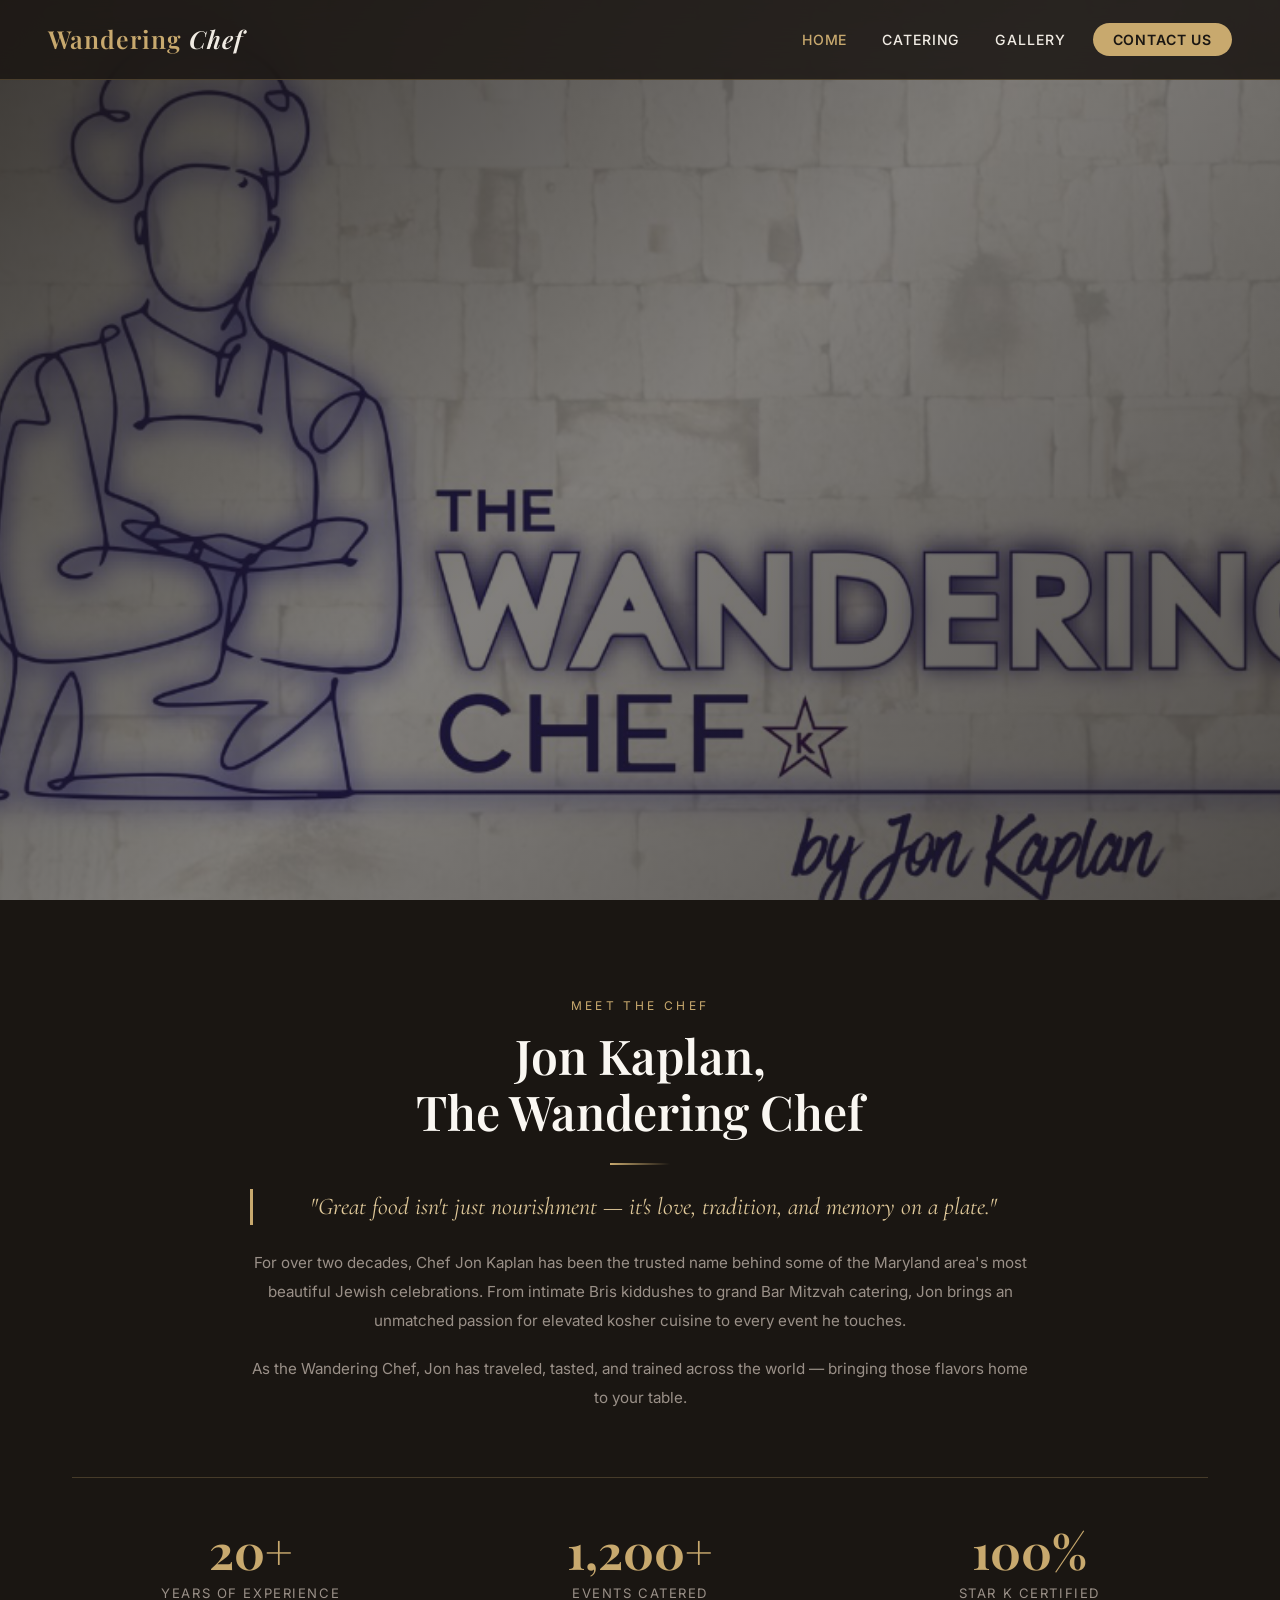
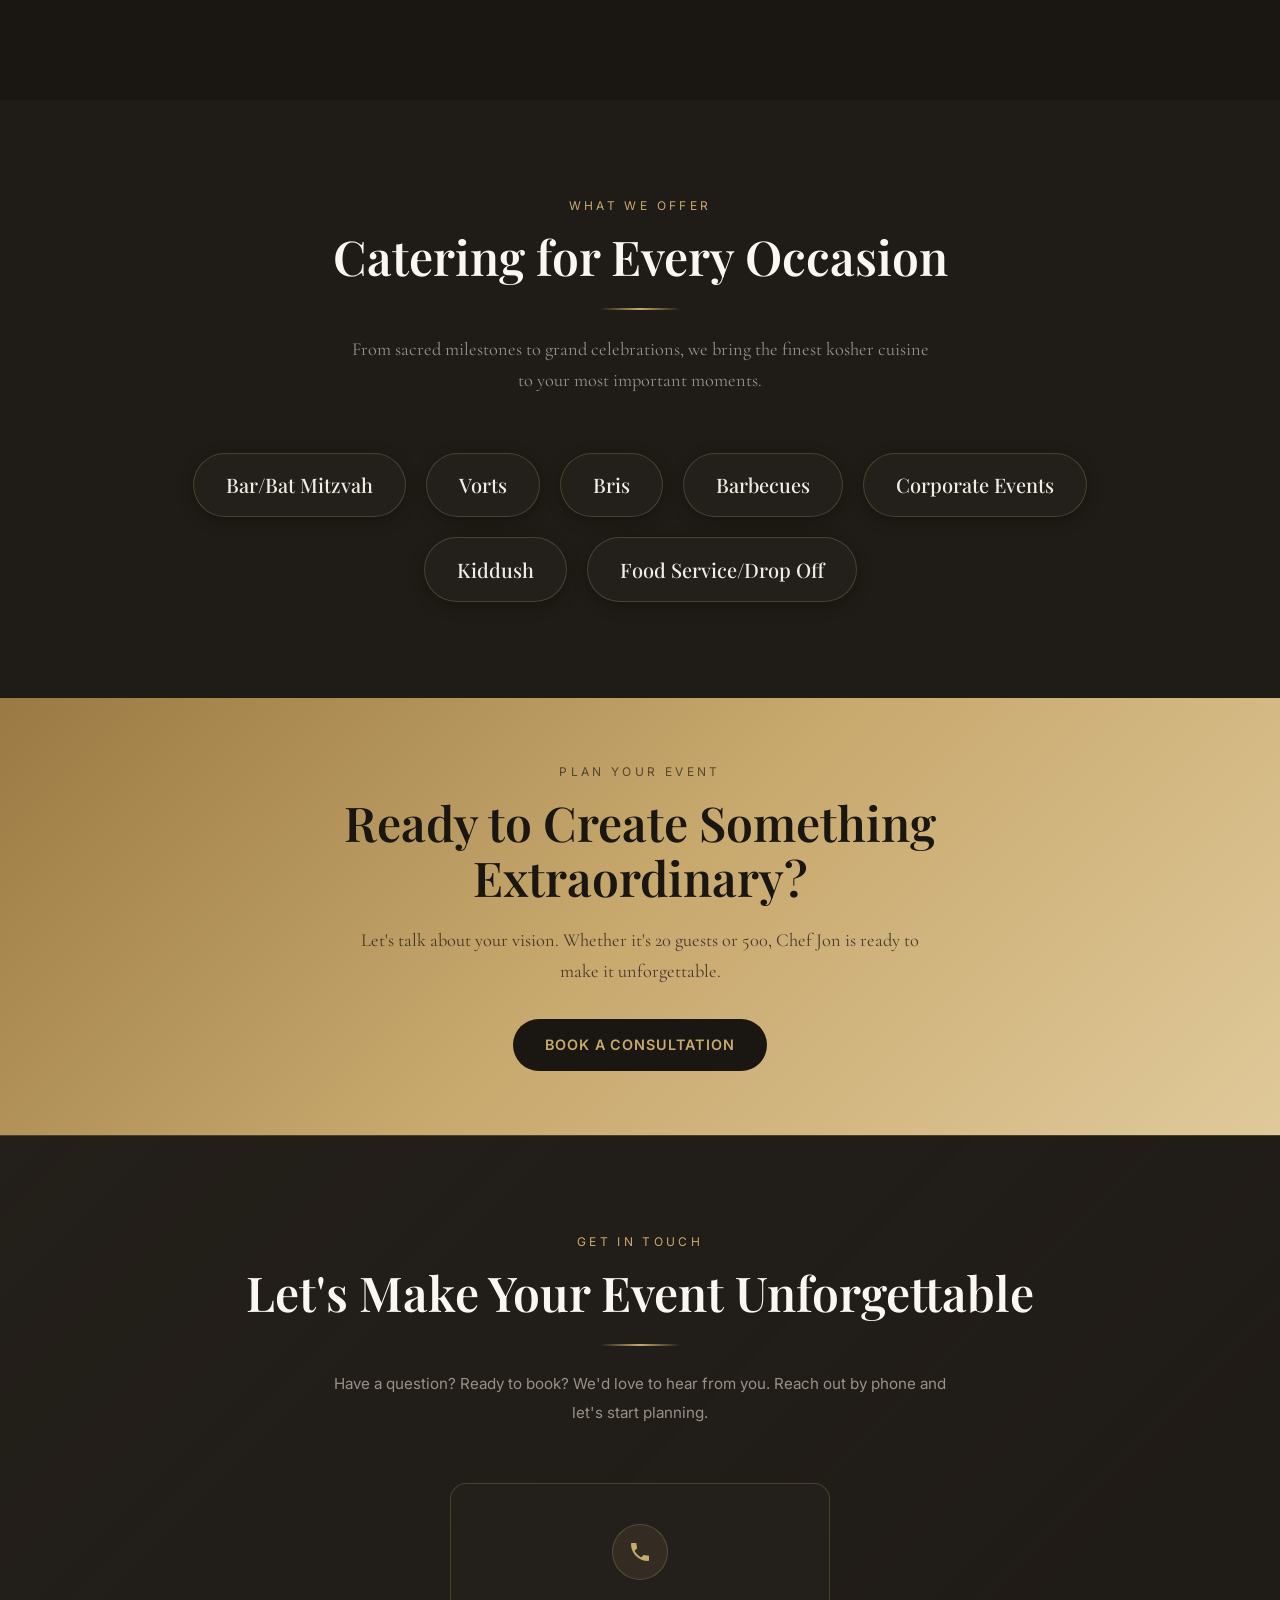
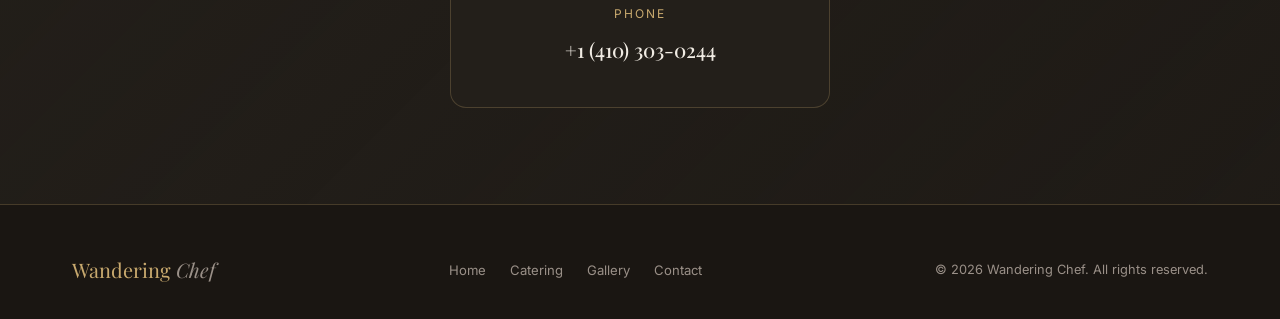
==== commit 651233dd: "Correct name spelling from John to Jon across website" ====
--- a/index.html
+++ b/index.html
@@ -3,8 +3,8 @@
 <head>
   <meta charset="UTF-8" />
   <meta name="viewport" content="width=device-width, initial-scale=1.0" />
-  <title>Wandering Chef — Premium Kosher Catering by John Kaplan</title>
-  <meta name="description" content="Wandering Chef by John Kaplan — Premier kosher catering for Bar Mitzvahs, Bat Mitzvahs, Bris, Kiddushes, Weddings, and all your special occasions." />
+  <title>Wandering Chef — Premium Kosher Catering by Jon Kaplan</title>
+  <meta name="description" content="Wandering Chef by Jon Kaplan — Premier kosher catering for Bar Mitzvahs, Bat Mitzvahs, Bris, Kiddushes, Weddings, and all your special occasions." />
   <link rel="preconnect" href="https://fonts.googleapis.com" />
   <link rel="preconnect" href="https://fonts.gstatic.com" crossorigin />
   <link href="https://fonts.googleapis.com/css2?family=Playfair+Display:ital,wght@0,400;0,500;0,600;0,700;1,400;1,600&family=Inter:wght@300;400;500;600&family=Cormorant+Garamond:ital,wght@0,300;0,400;0,500;0,600;1,400;1,600&display=swap" rel="stylesheet" />
@@ -47,11 +47,11 @@
     <div class="container">
       <div class="bio-layout-centered fade-in">
         <span class="section-label">Meet the Chef</span>
-        <h2 class="section-title">John Kaplan,<br>The Wandering Chef</h2>
+        <h2 class="section-title">Jon Kaplan,<br>The Wandering Chef</h2>
         <div class="divider"></div>
         <blockquote class="bio-quote">"Great food isn't just nourishment — it's love, tradition, and memory on a plate."</blockquote>
-        <p class="bio-text">For over two decades, Chef John Kaplan has been the trusted name behind some of the Maryland area's most beautiful Jewish celebrations. From intimate Bris kiddushes to grand Bar Mitzvah catering, John brings an unmatched passion for elevated kosher cuisine to every event he touches.</p>
-        <p class="bio-text">As the Wandering Chef, John has traveled, tasted, and trained across the world — bringing those flavors home to your table.</p>
+        <p class="bio-text">For over two decades, Chef Jon Kaplan has been the trusted name behind some of the Maryland area's most beautiful Jewish celebrations. From intimate Bris kiddushes to grand Bar Mitzvah catering, Jon brings an unmatched passion for elevated kosher cuisine to every event he touches.</p>
+        <p class="bio-text">As the Wandering Chef, Jon has traveled, tasted, and trained across the world — bringing those flavors home to your table.</p>
       </div>
 
       <!-- Stats -->
@@ -103,7 +103,7 @@
     <div class="container text-center fade-in">
       <span class="section-label" style="color: rgba(26,22,18,0.65);">Plan Your Event</span>
       <h2 class="section-title">Ready to Create Something<br>Extraordinary?</h2>
-      <p class="section-subtitle" style="margin: 1rem auto 2rem;">Let's talk about your vision. Whether it's 20 guests or 500, Chef John is ready to make it unforgettable.</p>
+      <p class="section-subtitle" style="margin: 1rem auto 2rem;">Let's talk about your vision. Whether it's 20 guests or 500, Chef Jon is ready to make it unforgettable.</p>
       <a href="contact.html" class="btn btn-primary" id="cta-contact-btn">Book a Consultation</a>
     </div>
   </section>
--- a/styles.css
+++ b/styles.css
@@ -1090,24 +1090,51 @@
 @media (max-width: 900px) {
   .navbar {
     padding: 0 1.5rem;
+    background: var(--dark) !important;
+    box-shadow: 0 2px 20px rgba(0,0,0,0.5);
+  }
+
+  .hero {
+    background-color: var(--dark);
+  }
+
+  .hero-bg {
+    background-size: contain !important;
+    background-repeat: no-repeat !important;
+    background-position: center !important;
+    transform: none !important;
+    animation: none !important;
   }
 
   .nav-links {
-    position: fixed;
-    top: var(--nav-height);
-    left: 0;
-    right: 0;
-    background: rgba(26,22,18,0.98);
-    flex-direction: column;
-    padding: 1.5rem;
-    gap: 0.5rem;
-    transform: translateY(-110%);
-    transition: transform var(--transition);
-    border-bottom: 1px solid var(--border);
-  }
-
-  .nav-links.open {
-    transform: translateY(0);
+    position: static;
+    display: flex;
+    flex-direction: row;
+    flex-wrap: nowrap;
+    overflow-x: auto;
+    -webkit-overflow-scrolling: touch;
+    scrollbar-width: none;
+    padding: 0;
+    gap: 0.2rem;
+    transform: none;
+    background: transparent;
+    border: none;
+    box-shadow: none;
+    margin-left: auto;
+    transition: none;
+  }
+
+  .nav-links::-webkit-scrollbar {
+    display: none;
+  }
+
+  .nav-links a {
+    padding: 0.4rem 0.6rem;
+    font-size: 0.8rem;
+  }
+
+  .nav-contact-btn {
+    display: none !important;
   }
 
   .dropdown-menu {
@@ -1127,7 +1154,7 @@
   }
 
   .hamburger {
-    display: flex;
+    display: none !important;
   }
 
   .bio-layout {
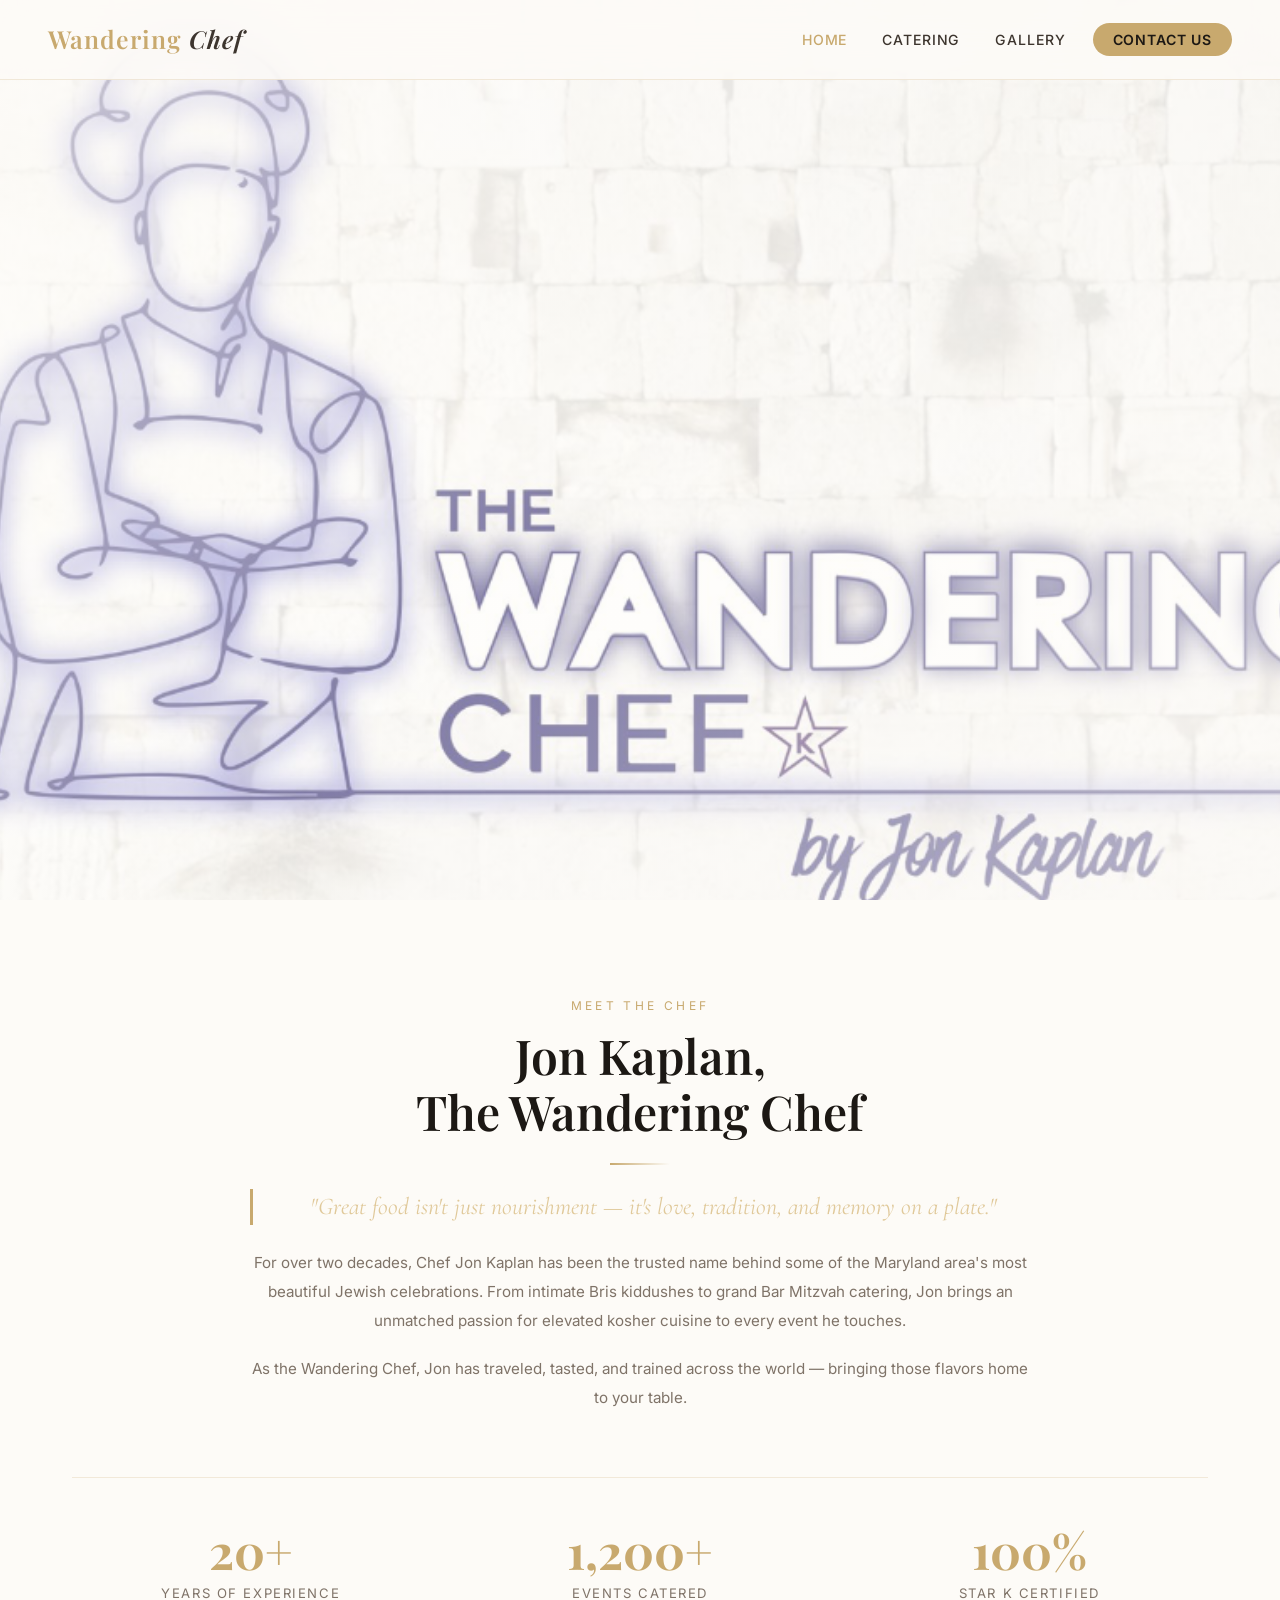
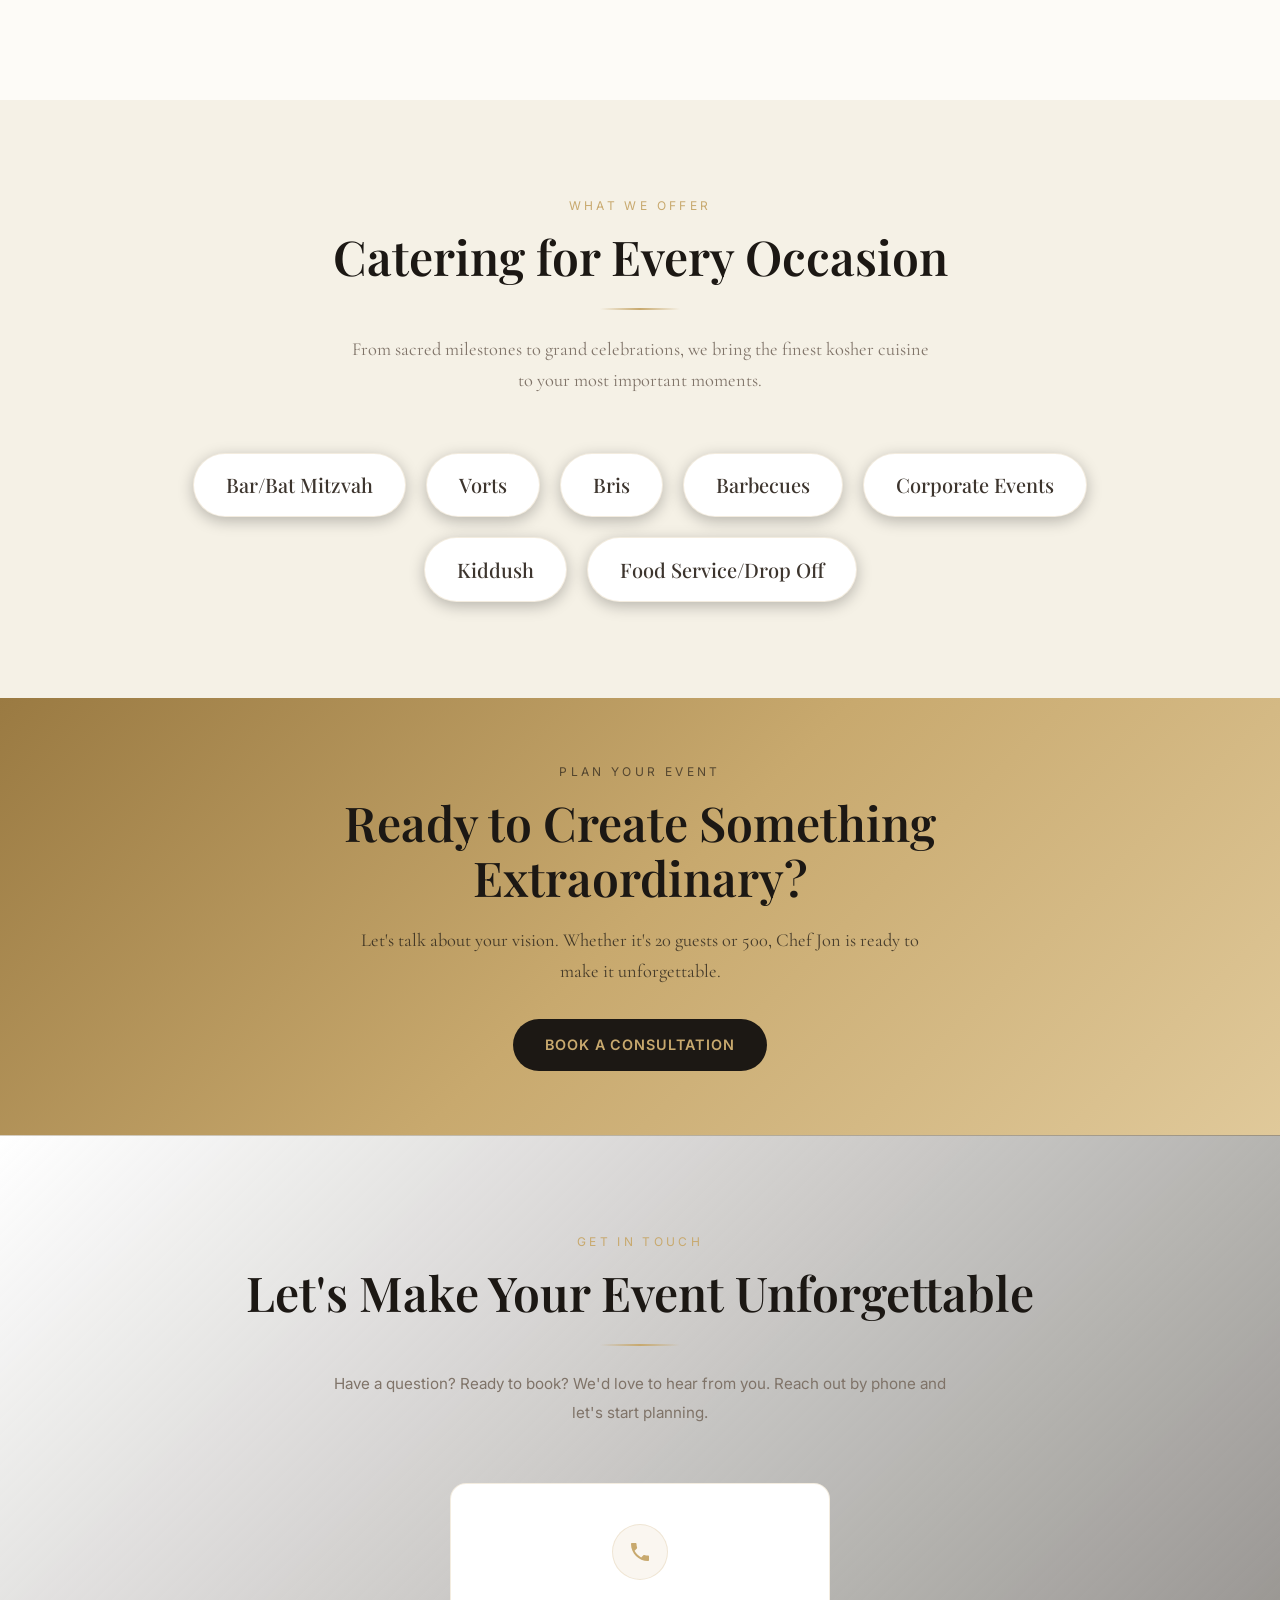
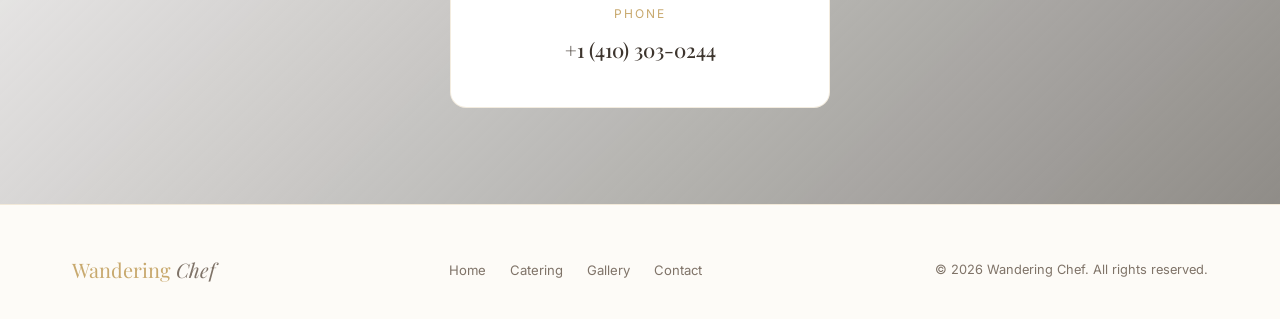
==== commit 47269dd6: "Brighten website background colors to cream and gold theme" ====
--- a/index.html
+++ b/index.html
@@ -75,7 +75,7 @@
   <!-- ============================
        SERVICES
        ============================ -->
-  <section id="services" style="background: rgba(35,31,26,0.55);">
+  <section id="services" style="background: var(--dark-mid);">
     <div class="container">
       <div class="text-center fade-in">
         <span class="section-label">What We Offer</span>
--- a/styles.css
+++ b/styles.css
@@ -9,14 +9,14 @@
   --gold: #c8a96e;
   --gold-light: #e0c99a;
   --gold-dark: #9a7a42;
-  --cream: #faf7f2;
-  --dark: #1a1612;
-  --dark-mid: #2d2520;
-  --dark-card: #231f1a;
-  --text-main: #f0ebe3;
-  --text-muted: #9a9088;
-  --text-dark: #2d2520;
-  --border: rgba(200, 169, 110, 0.25);
+  --cream: #1c1814;
+  --dark: #fdfbf7;
+  --dark-mid: #f5f1e6;
+  --dark-card: #ffffff;
+  --text-main: #3d352e;
+  --text-muted: #7f7368;
+  --text-dark: #1c1814;
+  --border: rgba(200, 169, 110, 0.22);
   --nav-height: 80px;
   --transition: 0.35s cubic-bezier(0.4, 0, 0.2, 1);
 }
@@ -68,7 +68,7 @@
   display: flex;
   align-items: center;
   padding: 0 3rem;
-  background: rgba(26, 22, 18, 0.85);
+  background: rgba(253, 251, 247, 0.85);
   backdrop-filter: blur(20px);
   -webkit-backdrop-filter: blur(20px);
   border-bottom: 1px solid var(--border);
@@ -76,8 +76,8 @@
 }
 
 .navbar.scrolled {
-  background: rgba(26, 22, 18, 0.97);
-  box-shadow: 0 4px 40px rgba(0,0,0,0.4);
+  background: rgba(253, 251, 247, 0.97);
+  box-shadow: 0 4px 40px rgba(200, 169, 110, 0.12);
 }
 
 .nav-brand {
@@ -199,7 +199,7 @@
   margin-left: 0.5rem;
   padding: 0.5rem 1.25rem !important;
   background: var(--gold) !important;
-  color: var(--dark) !important;
+  color: var(--text-dark) !important;
   border-radius: 50px !important;
   font-weight: 600 !important;
   transition: background var(--transition), transform var(--transition), box-shadow var(--transition) !important;
@@ -209,7 +209,7 @@
   background: var(--gold-light) !important;
   transform: translateY(-2px) !important;
   box-shadow: 0 6px 20px rgba(200, 169, 110, 0.4) !important;
-  color: var(--dark) !important;
+  color: var(--text-dark) !important;
 }
 
 /* Hamburger */
@@ -272,9 +272,9 @@
   inset: 0;
   background: linear-gradient(
     135deg,
-    rgba(26, 22, 18, 0.85) 0%,
-    rgba(26, 22, 18, 0.55) 50%,
-    rgba(26, 22, 18, 0.75) 100%
+    rgba(253, 251, 247, 0.8) 0%,
+    rgba(253, 251, 247, 0.45) 50%,
+    rgba(253, 251, 247, 0.7) 100%
   );
 }
 
@@ -770,7 +770,7 @@
 .page-hero-overlay {
   position: absolute;
   inset: 0;
-  background: linear-gradient(to bottom, rgba(26,22,18,0.4) 0%, rgba(26,22,18,0.88) 100%);
+  background: linear-gradient(to bottom, rgba(253, 251, 247, 0.4) 0%, rgba(253, 251, 247, 0.98) 100%);
 }
 
 .page-hero-content {
@@ -1010,7 +1010,7 @@
 }
 
 .highlight-band .section-title {
-  color: var(--dark);
+  color: #1c1814;
 }
 
 .highlight-band .section-subtitle {
@@ -1018,12 +1018,12 @@
 }
 
 .highlight-band .btn-primary {
-  background: var(--dark);
+  background: #1c1814;
   color: var(--gold);
 }
 
 .highlight-band .btn-primary:hover {
-  background: var(--dark-mid);
+  background: #2d2520;
 }
 
 /* ==========================================
@@ -1091,7 +1091,7 @@
   .navbar {
     padding: 0 1.5rem;
     background: var(--dark) !important;
-    box-shadow: 0 2px 20px rgba(0,0,0,0.5);
+    box-shadow: 0 2px 20px rgba(200, 169, 110, 0.1);
   }
 
   .hero {
@@ -1206,13 +1206,13 @@
   background-color: var(--dark-card) !important;
   padding: 3rem !important;
   border: 1px solid var(--border) !important;
-  box-shadow: inset 0 0 30px rgba(0, 0, 0, 0.6) !important;
+  box-shadow: inset 0 0 20px rgba(200, 169, 110, 0.05), 0 4px 15px rgba(0, 0, 0, 0.05) !important;
   transition: all 0.3s ease !important;
 }
 
 .bio-image.logo-replacement:hover {
   border-color: var(--gold) !important;
-  box-shadow: inset 0 0 40px rgba(212, 175, 55, 0.15), 0 10px 30px rgba(0, 0, 0, 0.45) !important;
+  box-shadow: inset 0 0 30px rgba(200, 169, 110, 0.1), 0 10px 30px rgba(0, 0, 0, 0.15) !important;
   transform: translateY(-5px);
 }
 
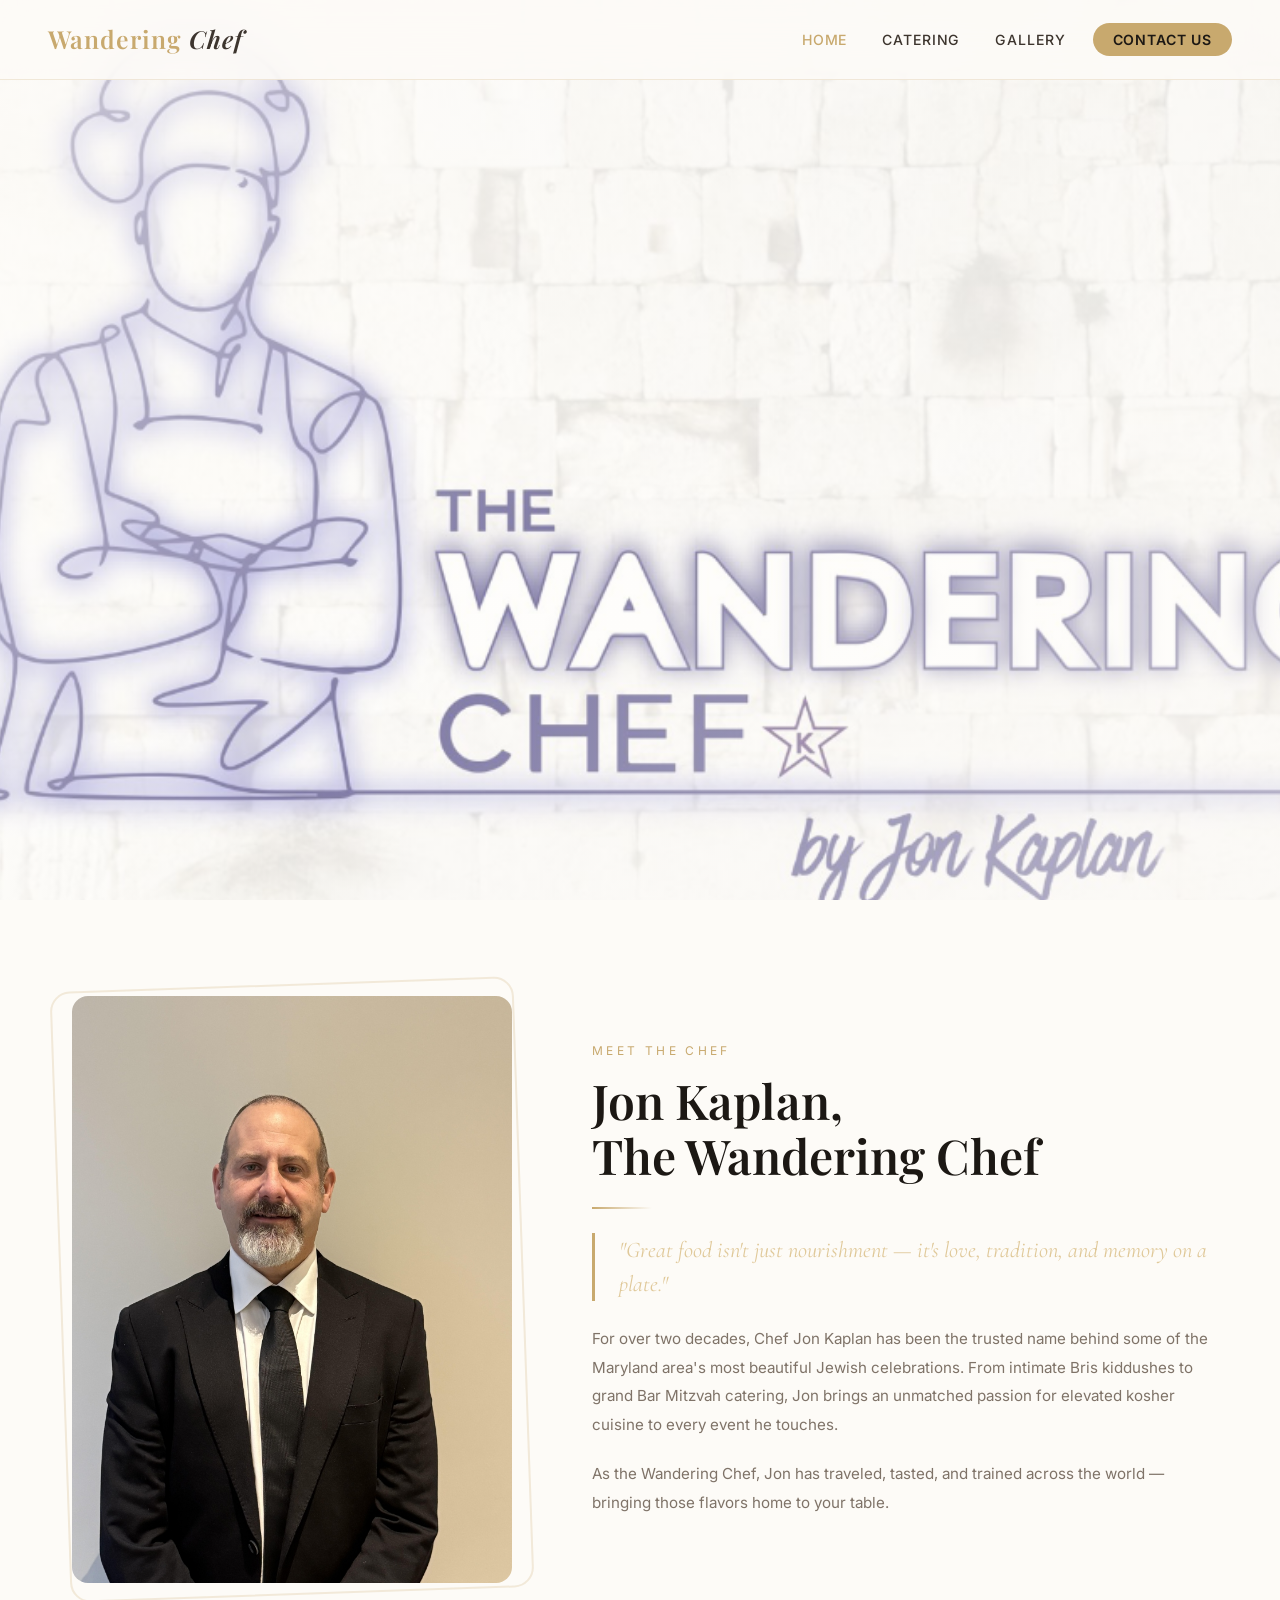
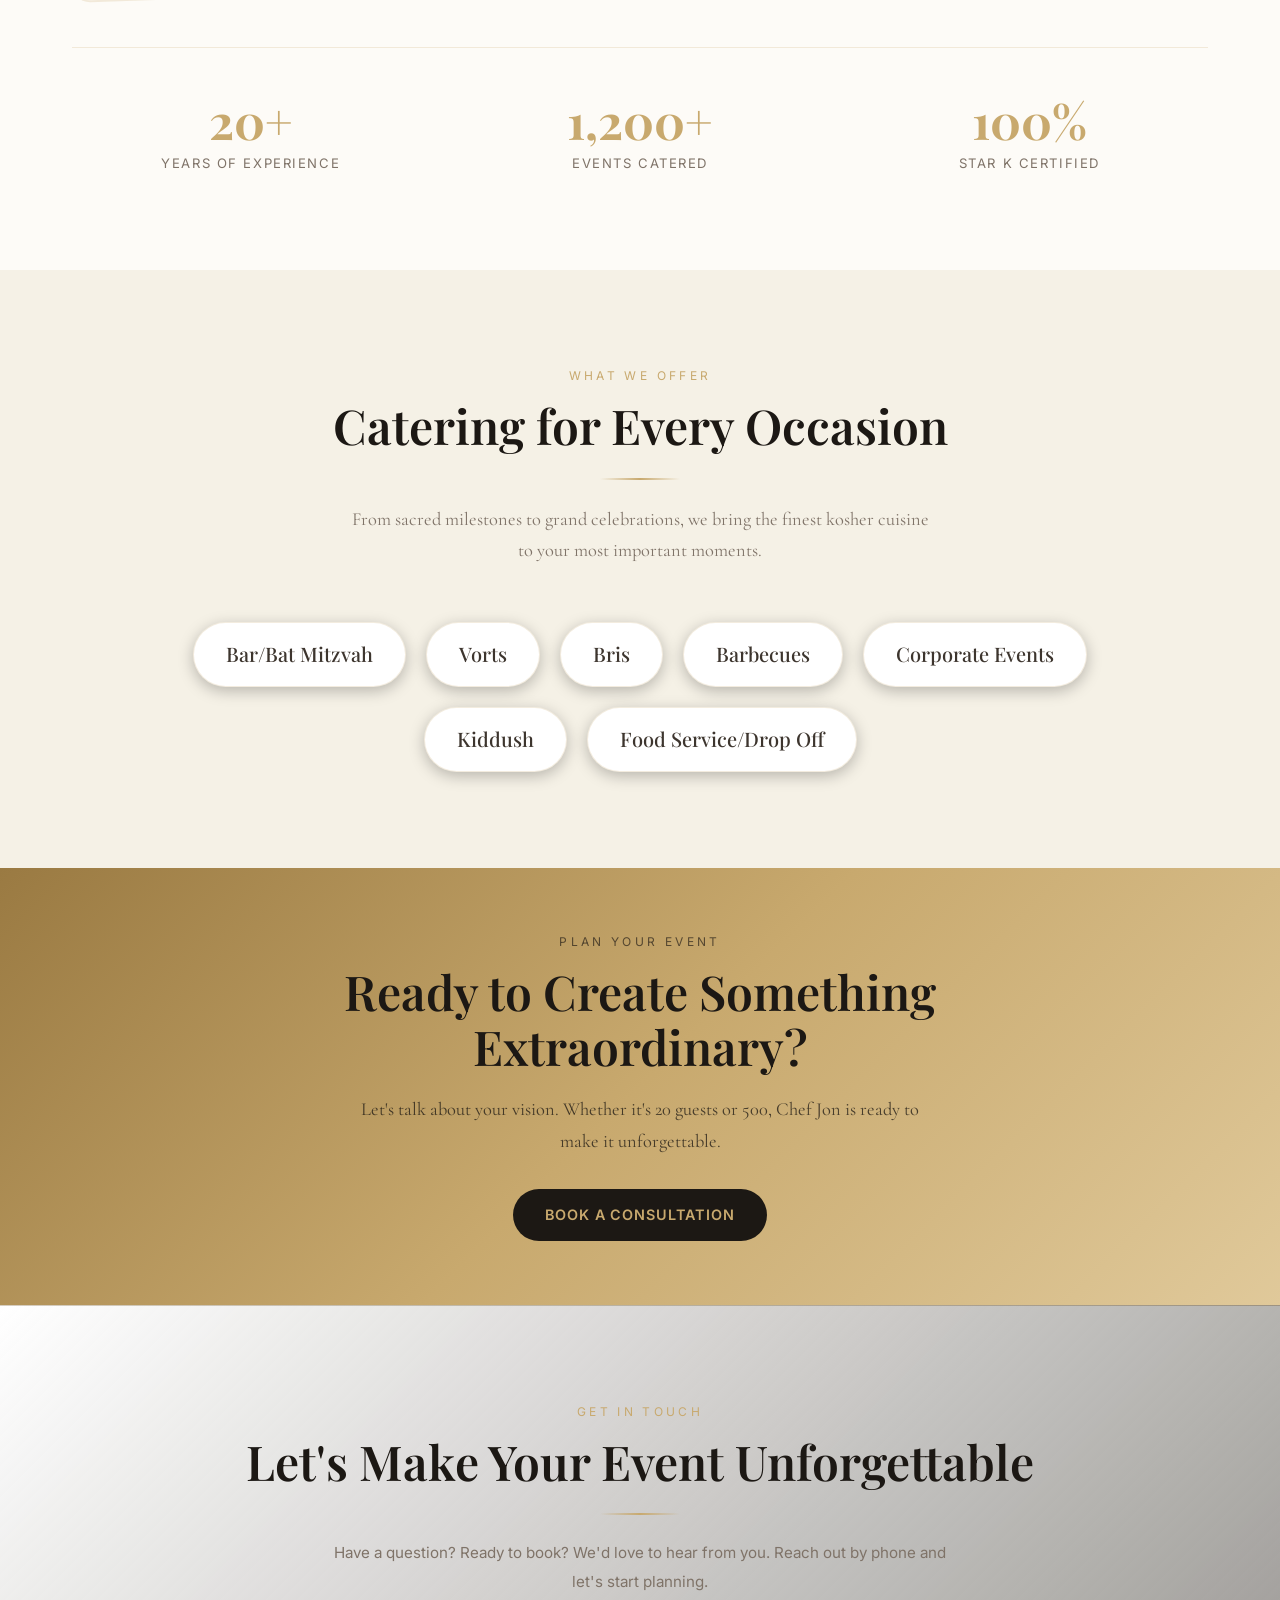
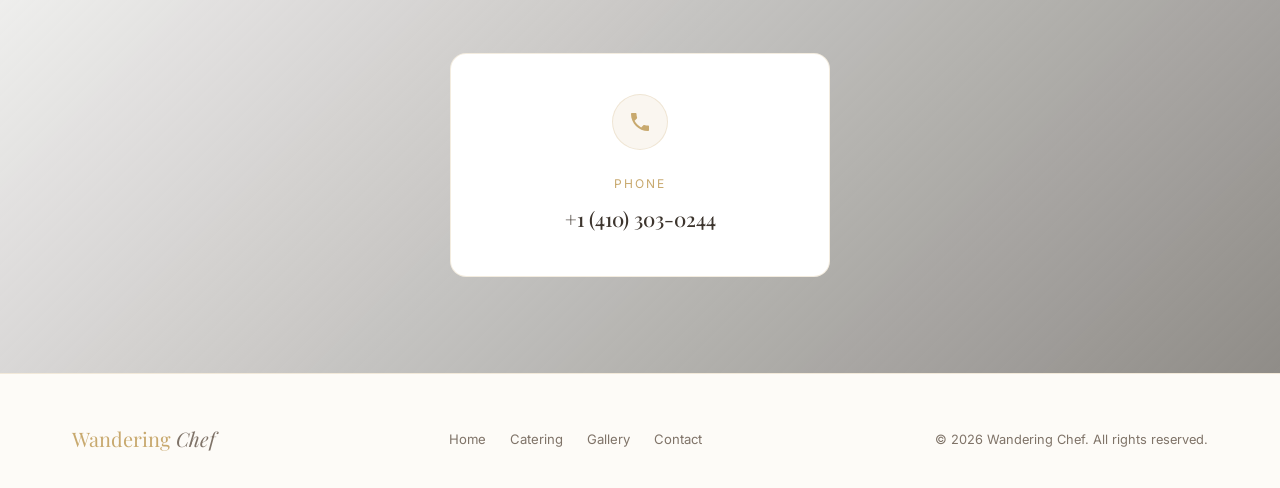
==== commit 4f19b02b: "Implement dynamic slideshow on gallery page and add chef portrait bio pic" ====
--- a/index.html
+++ b/index.html
@@ -45,13 +45,18 @@
        ============================ -->
   <section id="about-snippet">
     <div class="container">
-      <div class="bio-layout-centered fade-in">
-        <span class="section-label">Meet the Chef</span>
-        <h2 class="section-title">Jon Kaplan,<br>The Wandering Chef</h2>
-        <div class="divider"></div>
-        <blockquote class="bio-quote">"Great food isn't just nourishment — it's love, tradition, and memory on a plate."</blockquote>
-        <p class="bio-text">For over two decades, Chef Jon Kaplan has been the trusted name behind some of the Maryland area's most beautiful Jewish celebrations. From intimate Bris kiddushes to grand Bar Mitzvah catering, Jon brings an unmatched passion for elevated kosher cuisine to every event he touches.</p>
-        <p class="bio-text">As the Wandering Chef, Jon has traveled, tasted, and trained across the world — bringing those flavors home to your table.</p>
+      <div class="bio-layout">
+        <div class="bio-image-wrap fade-in">
+          <img class="bio-image" src="chef_portrait.jpg" alt="Chef Jon Kaplan" loading="lazy" />
+        </div>
+        <div class="fade-in fade-in-delay-1">
+          <span class="section-label">Meet the Chef</span>
+          <h2 class="section-title">Jon Kaplan,<br>The Wandering Chef</h2>
+          <div class="divider"></div>
+          <blockquote class="bio-quote">"Great food isn't just nourishment — it's love, tradition, and memory on a plate."</blockquote>
+          <p class="bio-text">For over two decades, Chef Jon Kaplan has been the trusted name behind some of the Maryland area's most beautiful Jewish celebrations. From intimate Bris kiddushes to grand Bar Mitzvah catering, Jon brings an unmatched passion for elevated kosher cuisine to every event he touches.</p>
+          <p class="bio-text">As the Wandering Chef, Jon has traveled, tasted, and trained across the world — bringing those flavors home to your table.</p>
+        </div>
       </div>
 
       <!-- Stats -->
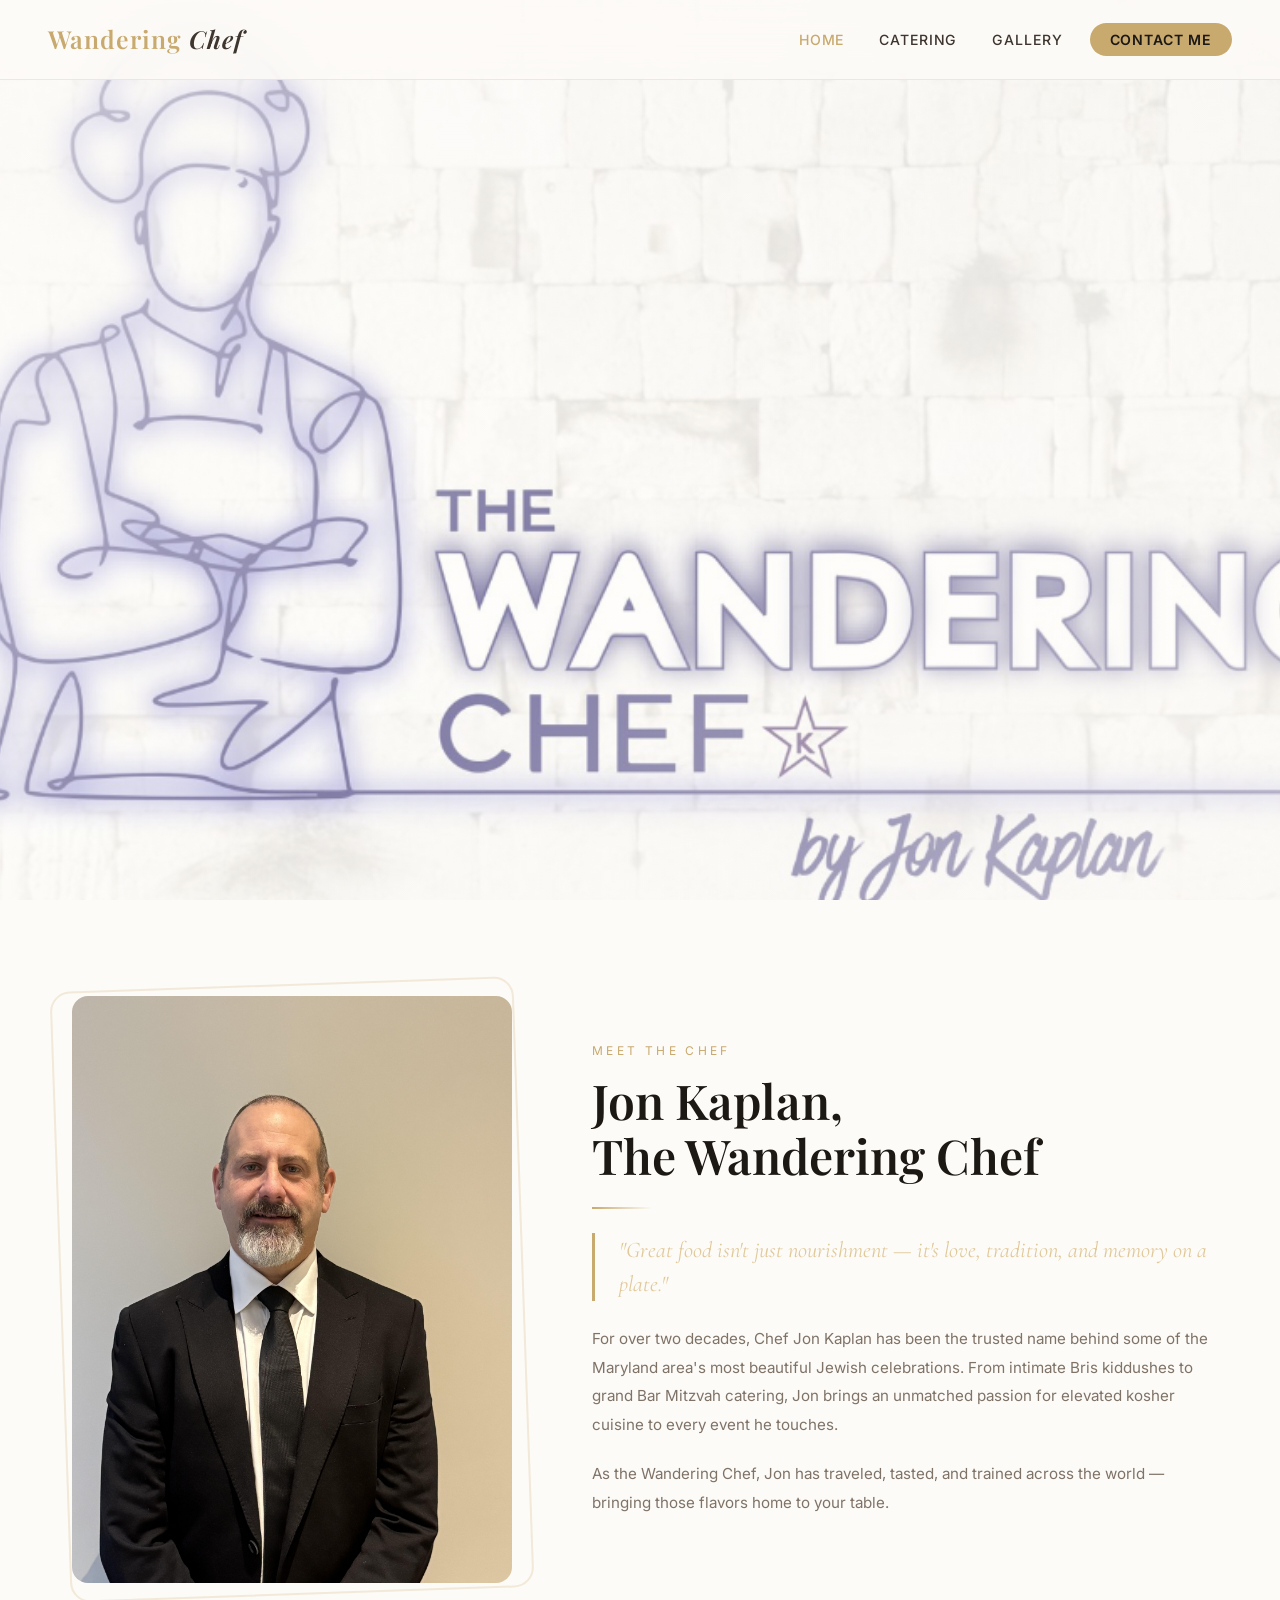
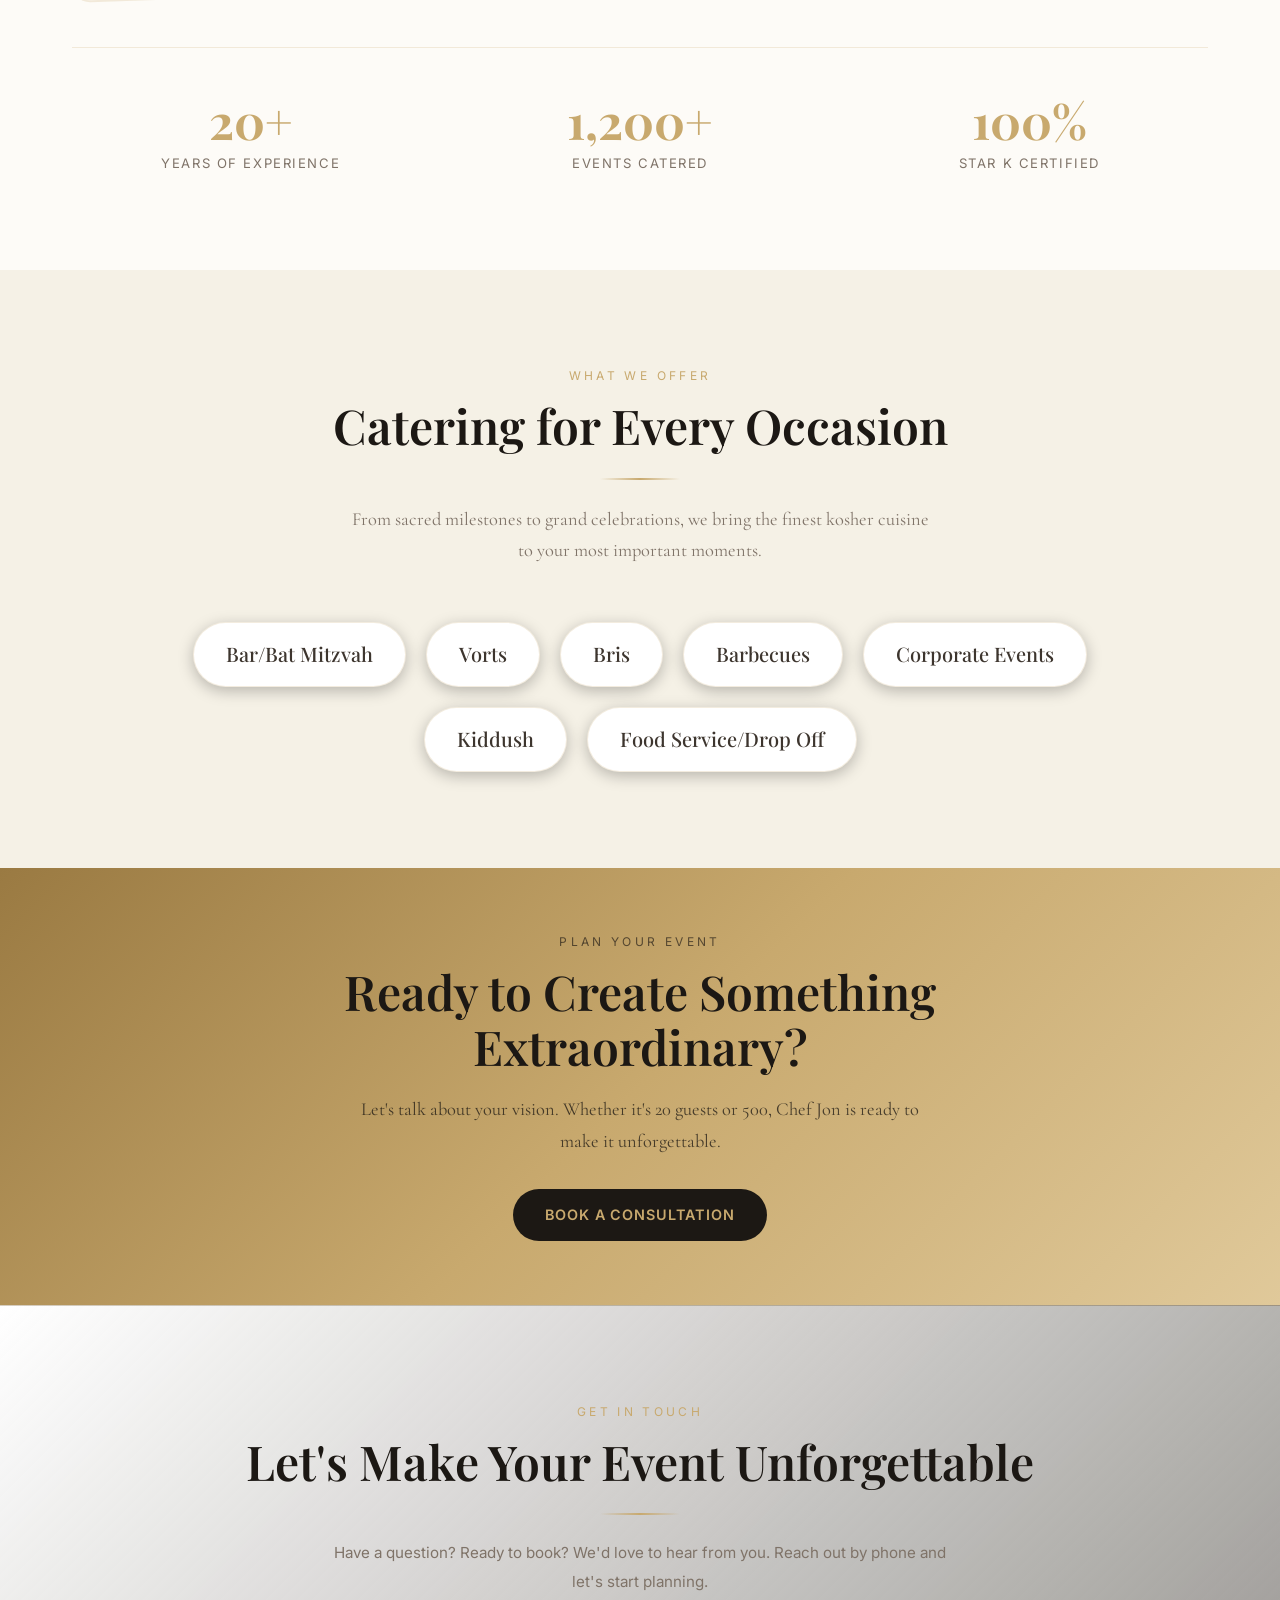
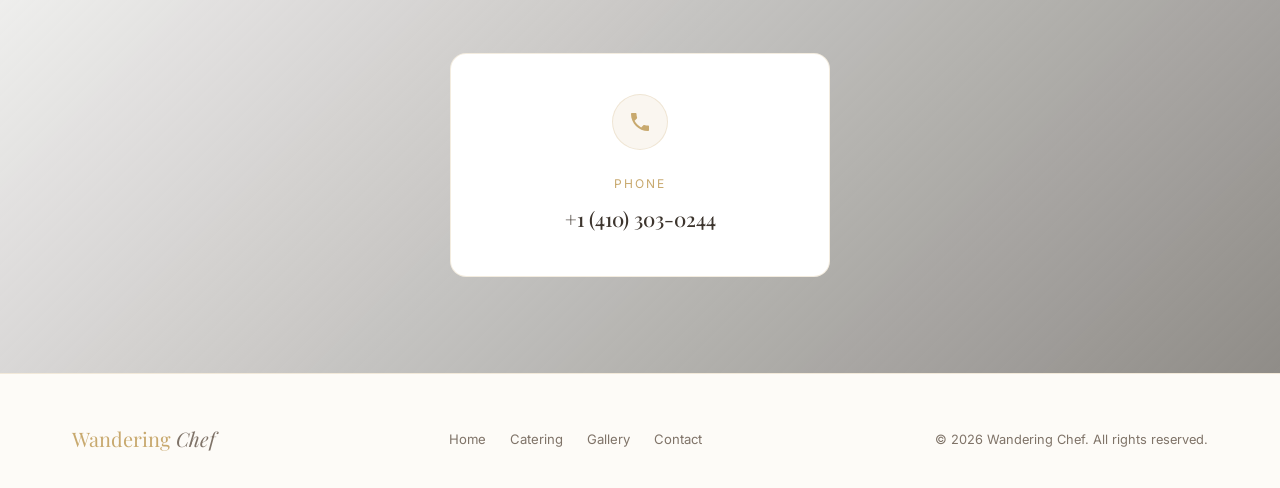
==== commit 68f9352d: "Contact Me page: light grey hero background, update nav Contact Us → Contact Me across all pages; ga" ====
--- a/index.html
+++ b/index.html
@@ -26,7 +26,7 @@
       <li><a href="index.html" class="active" id="nav-home">Home</a></li>
       <li><a href="catering.html" id="nav-catering">Catering</a></li>
       <li><a href="gallery.html" id="nav-gallery">Gallery</a></li>
-      <li><a href="contact.html" class="nav-contact-btn " id="nav-contact">Contact Us</a></li>
+      <li><a href="contact.html" class="nav-contact-btn " id="nav-contact">Contact Me</a></li>
     </ul>
   </nav>
 
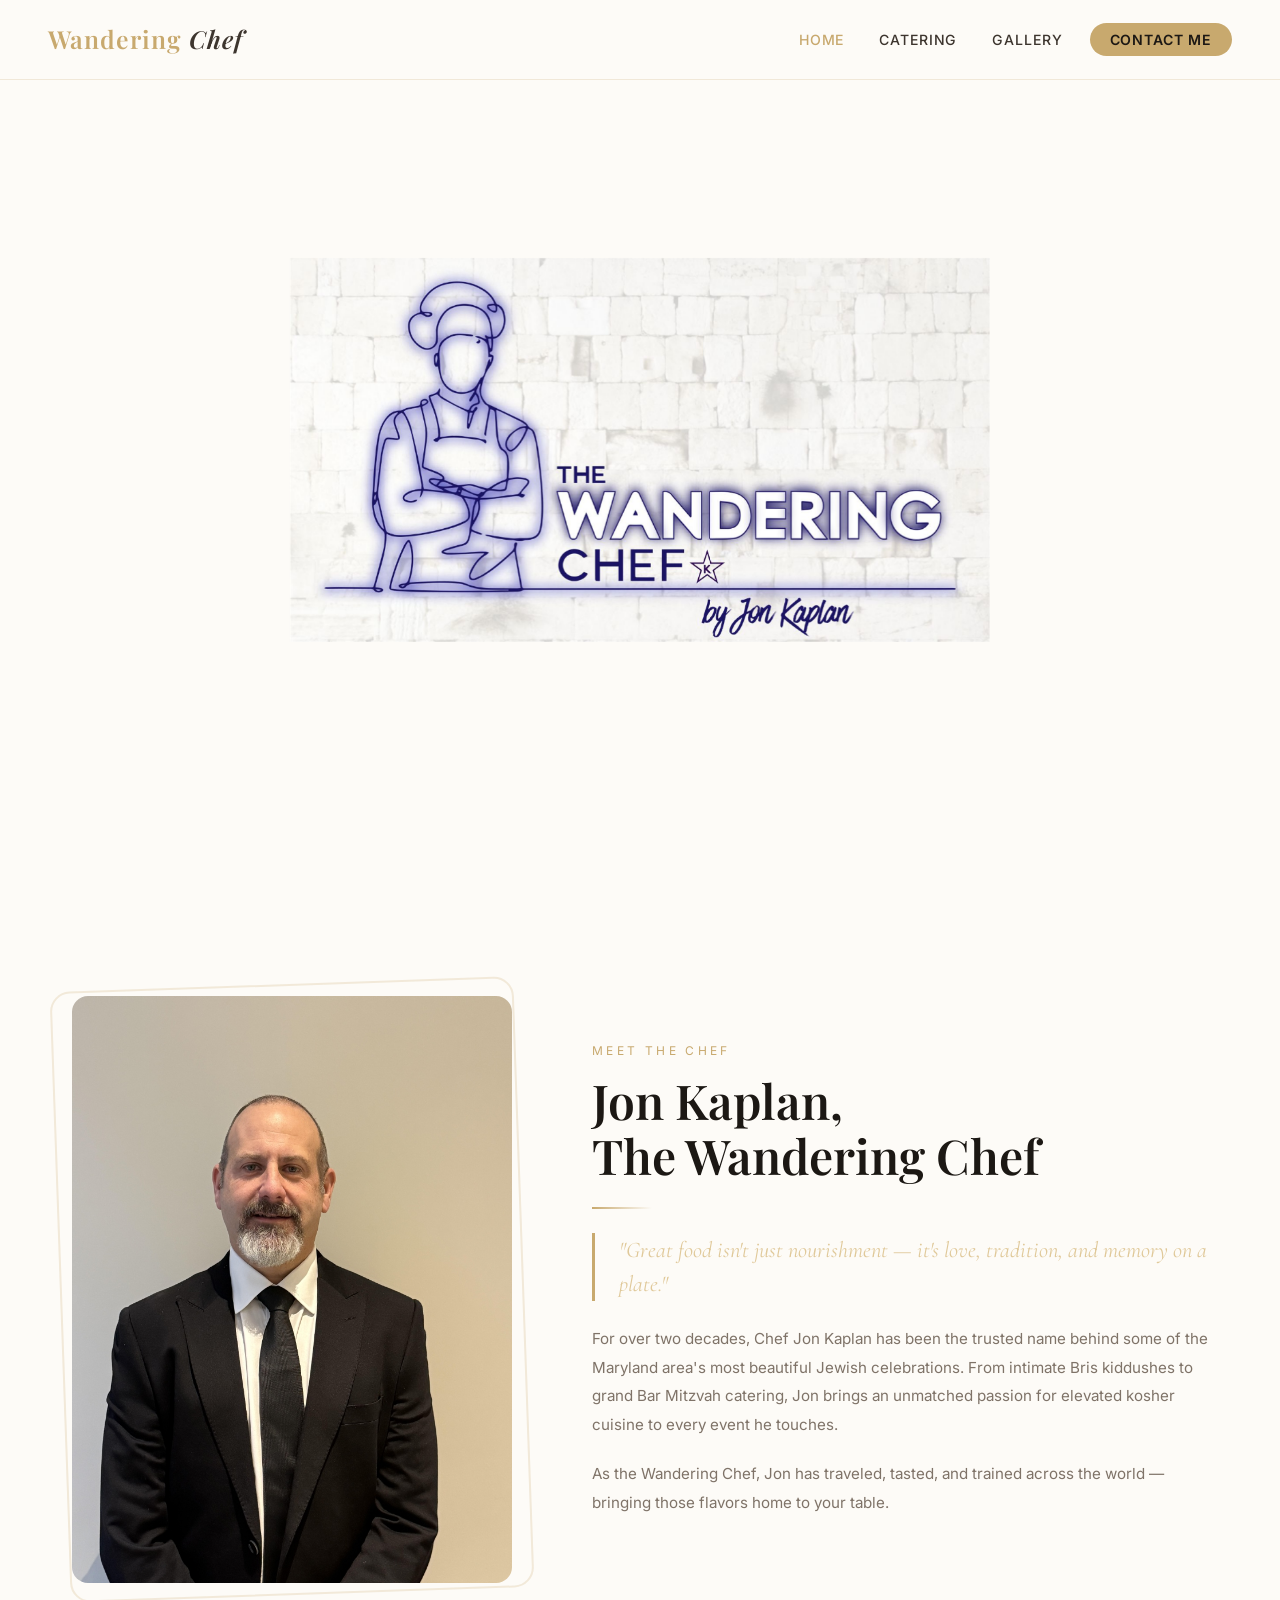
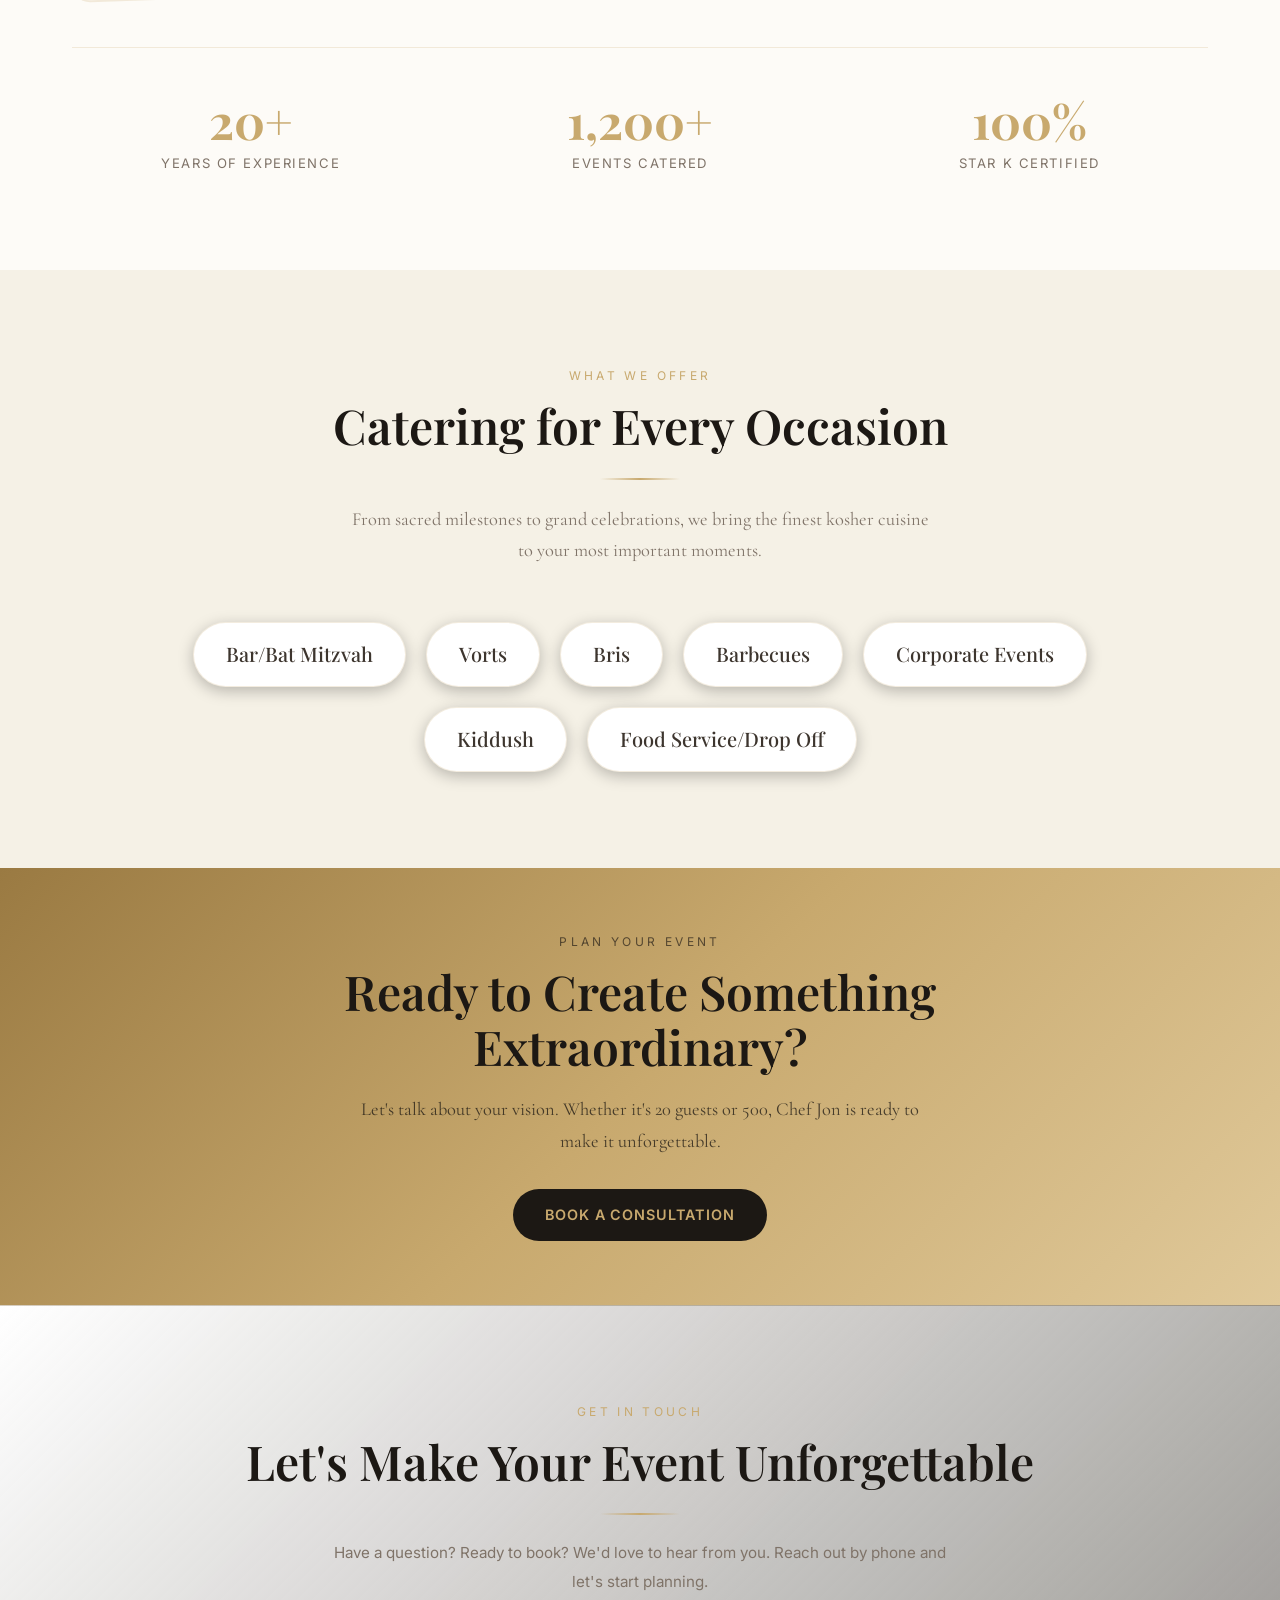
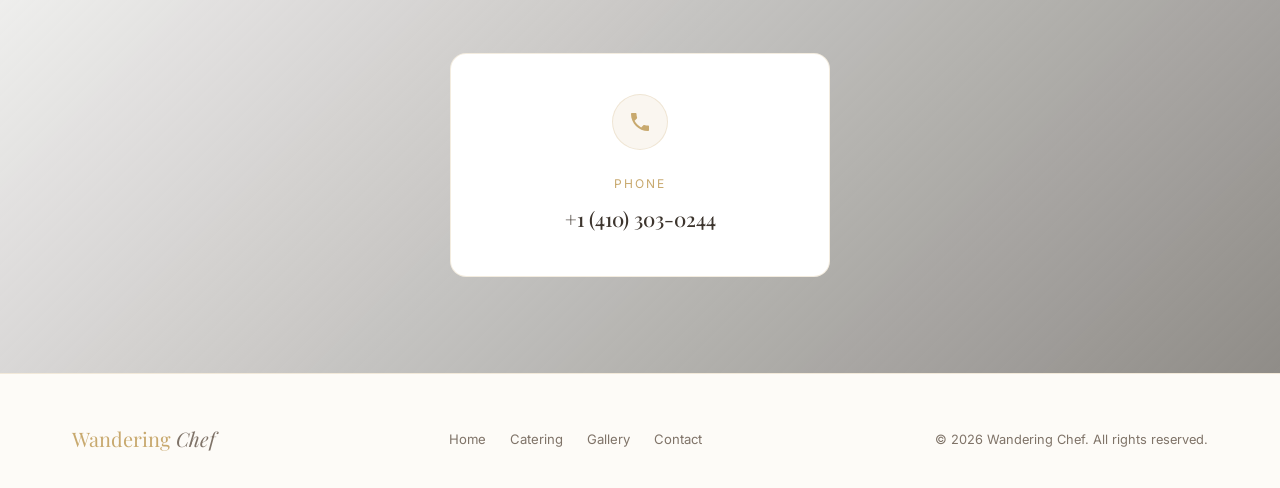
==== commit a2bba78c: "Fix logo distortion: replace CSS background-image with responsive HTML img element" ====
--- a/index.html
+++ b/index.html
@@ -34,9 +34,9 @@
        HERO
        ============================ -->
   <header class="hero" id="hero">
-    <div class="hero-bg" id="hero-bg" aria-hidden="true"></div>
     <div class="hero-overlay" aria-hidden="true"></div>
     <div class="hero-content">
+      <img src="Logo.png" alt="Wandering Chef Logo" class="hero-logo-img" />
     </div>
   </header>
 
--- a/styles.css
+++ b/styles.css
@@ -251,21 +251,6 @@
   overflow: hidden;
 }
 
-.hero-bg {
-  position: absolute;
-  inset: 0;
-  background-image: url('Logo.png');
-  background-size: cover;
-  background-position: center;
-  transform: scale(1.05);
-  transition: transform 8s ease;
-  animation: heroZoom 12s ease-in-out infinite alternate;
-}
-
-@keyframes heroZoom {
-  from { transform: scale(1.0); }
-  to { transform: scale(1.08); }
-}
 
 .hero-overlay {
   position: absolute;
@@ -283,8 +268,26 @@
   z-index: 2;
   text-align: center;
   padding: 2rem;
-  max-width: 820px;
+  width: 100%;
+  max-width: 900px;
+  display: flex;
+  justify-content: center;
+  align-items: center;
   animation: heroFadeUp 1.2s ease both;
+}
+
+.hero-logo-img {
+  width: 100%;
+  max-width: 700px;
+  height: auto;
+  object-fit: contain;
+  display: block;
+}
+
+@media (max-width: 768px) {
+  .hero-logo-img {
+    max-width: 85%; /* Scales down perfectly on mobile viewports */
+  }
 }
 
 @keyframes heroFadeUp {
@@ -1096,14 +1099,6 @@
 
   .hero {
     background-color: var(--dark);
-  }
-
-  .hero-bg {
-    background-size: contain !important;
-    background-repeat: no-repeat !important;
-    background-position: center !important;
-    transform: none !important;
-    animation: none !important;
   }
 
   .nav-links {
@@ -1178,6 +1173,18 @@
   section {
     padding: 4rem 0;
   }
+
+  /* Make section labels much darker on mobile/tablet — easier to read */
+  .section-label {
+    color: #6b4f1a;
+    font-weight: 700;
+  }
+
+  /* Keep hero overlay labels bright white (on dark photo background) */
+  .page-hero-content .section-label {
+    color: #ffffff;
+    text-shadow: 0 1px 8px rgba(0,0,0,0.95);
+  }
 }
 
 @media (max-width: 600px) {
@@ -1194,6 +1201,18 @@
 
   .menu-items {
     grid-template-columns: 1fr;
+  }
+
+  /* Make section labels much darker and easier to read on mobile */
+  .section-label {
+    color: #6b4f1a;
+    font-weight: 700;
+  }
+
+  /* Ensure hero-overlay labels stay bright white on the dark image background */
+  .page-hero-content .section-label {
+    color: #ffffff;
+    text-shadow: 0 1px 6px rgba(0,0,0,0.9);
   }
 }
 
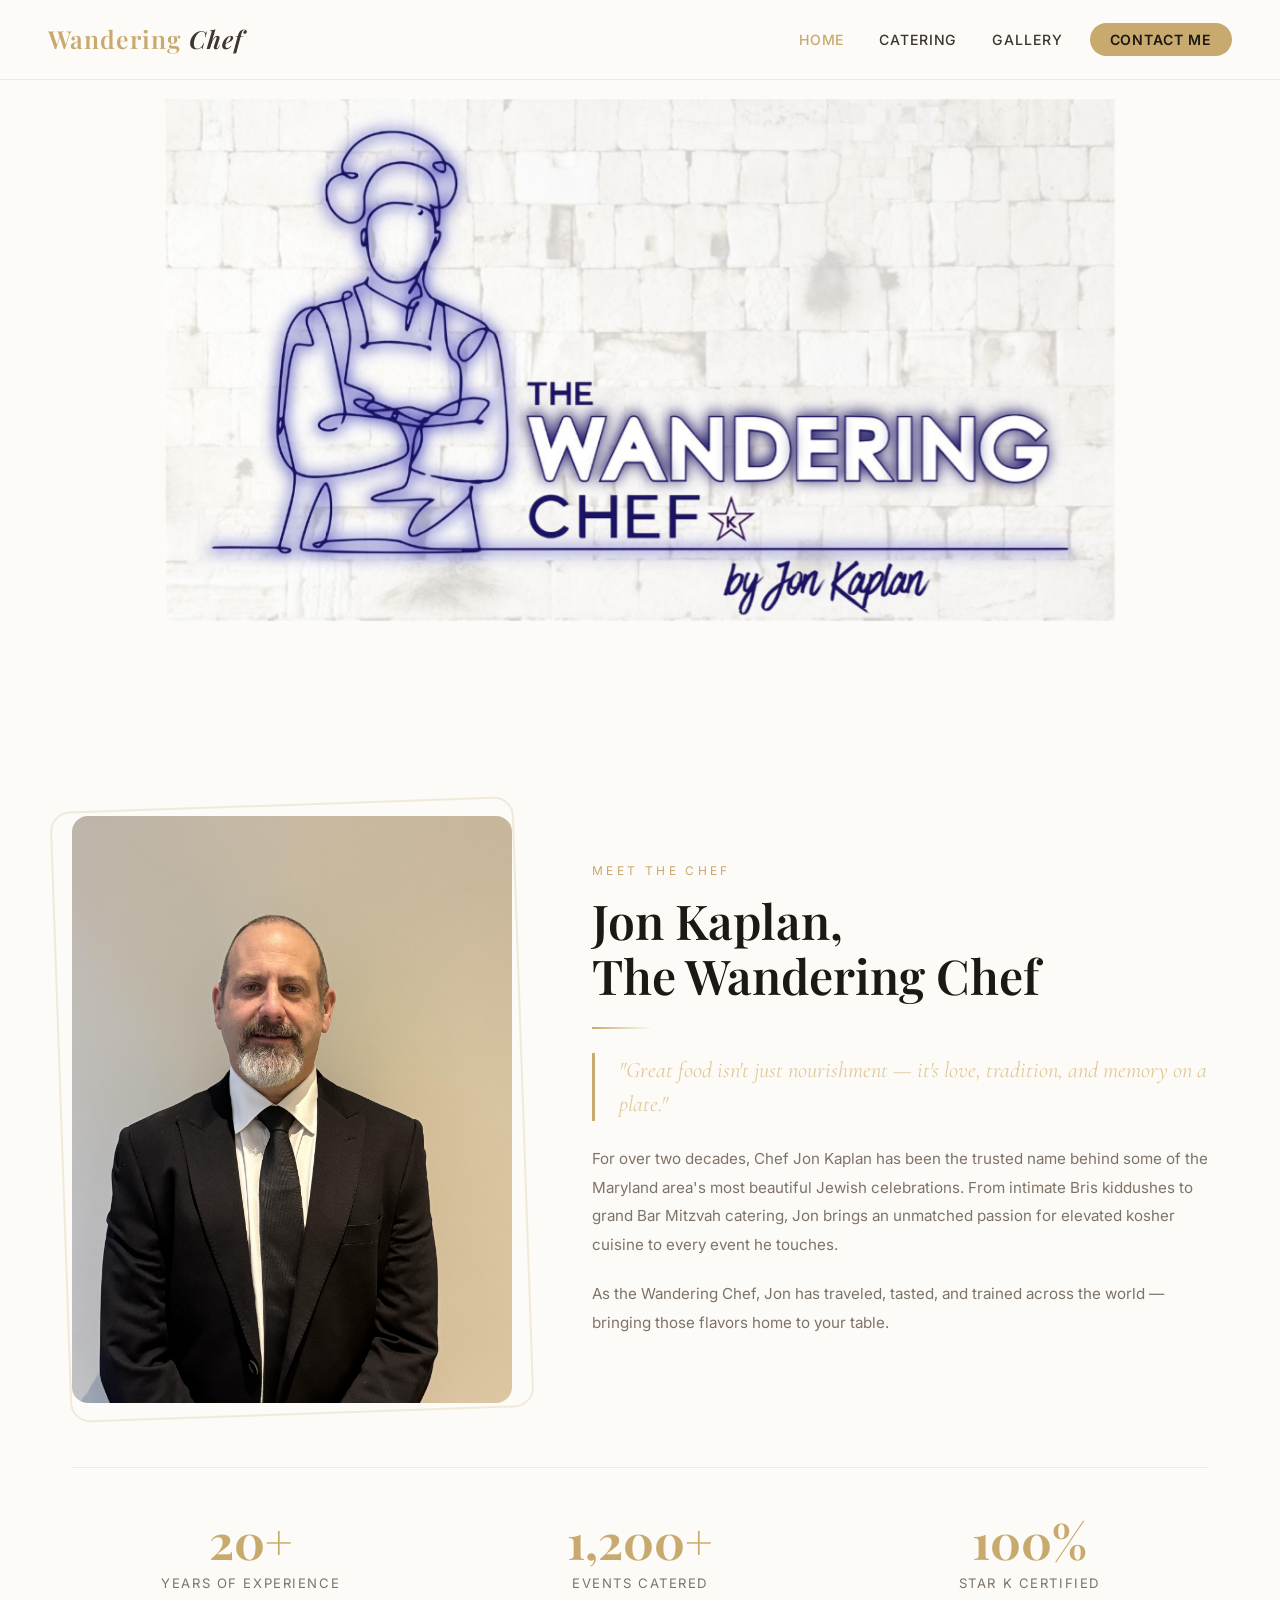
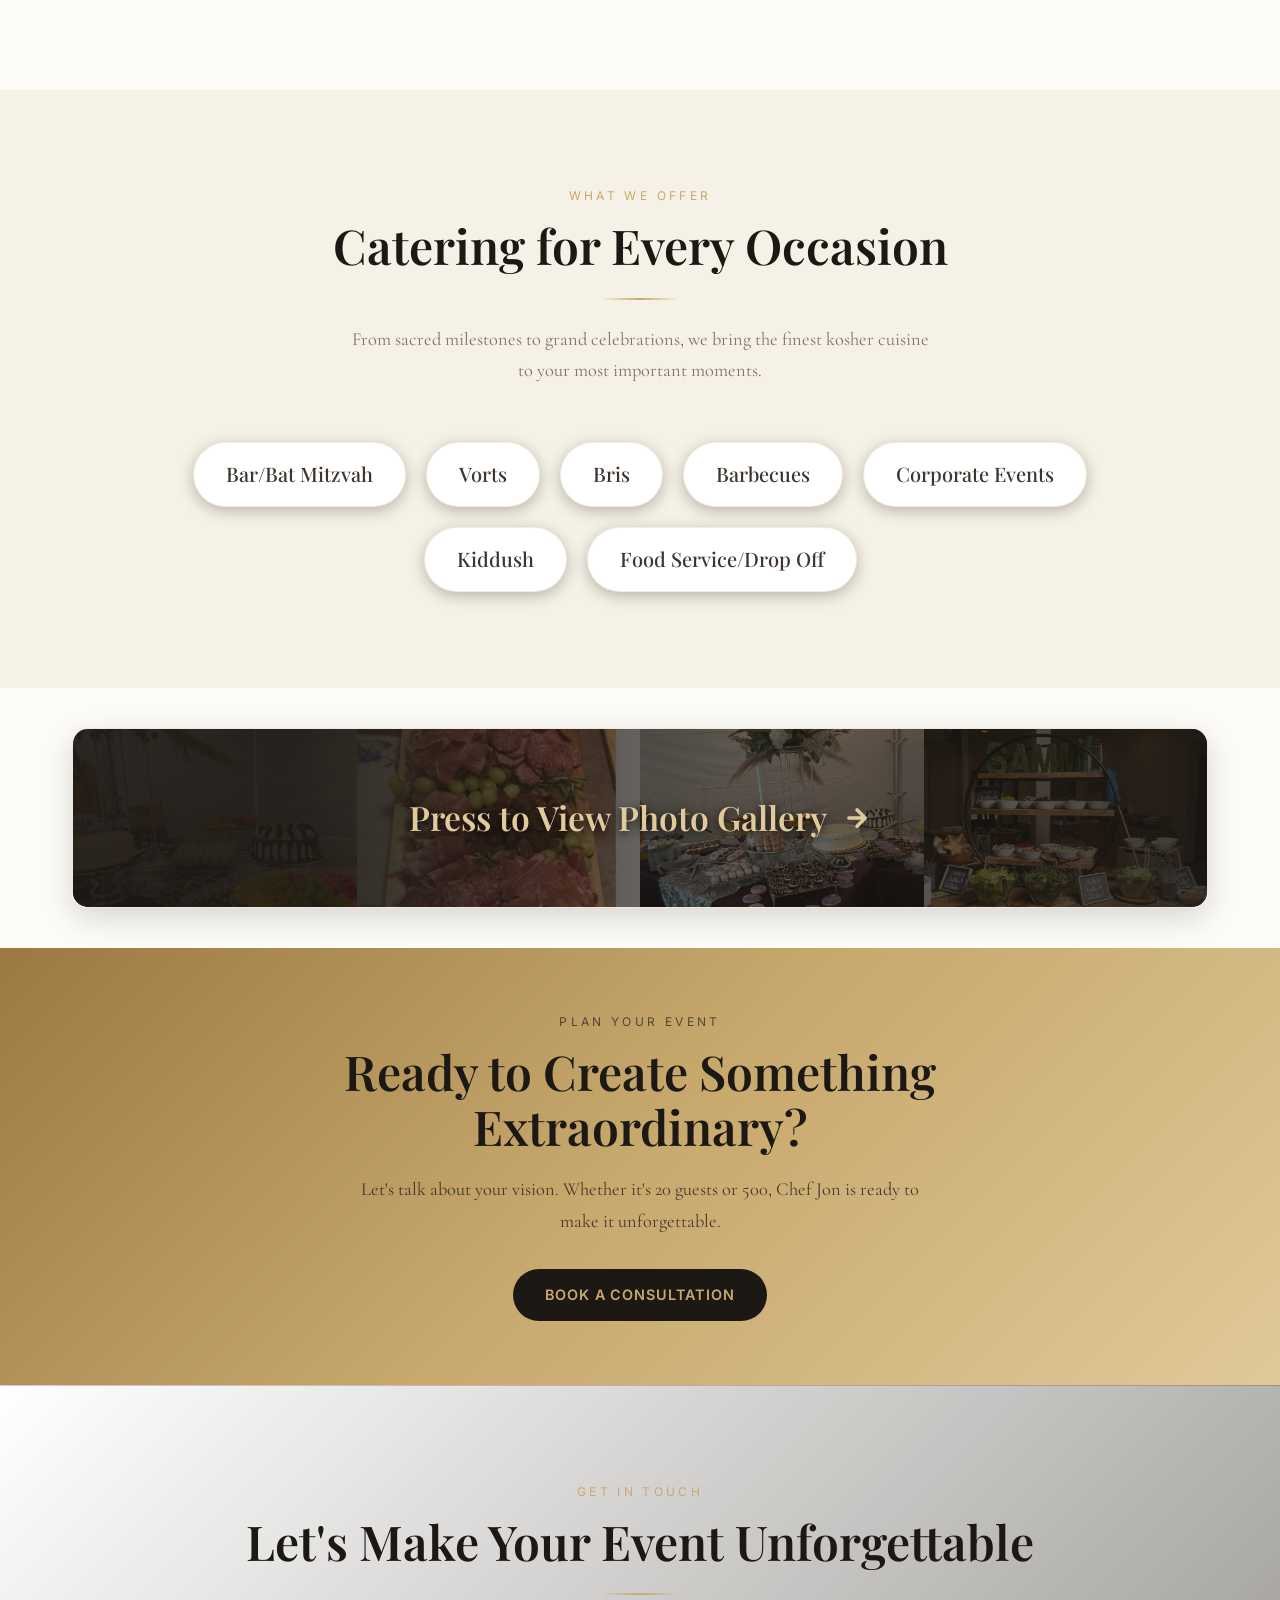
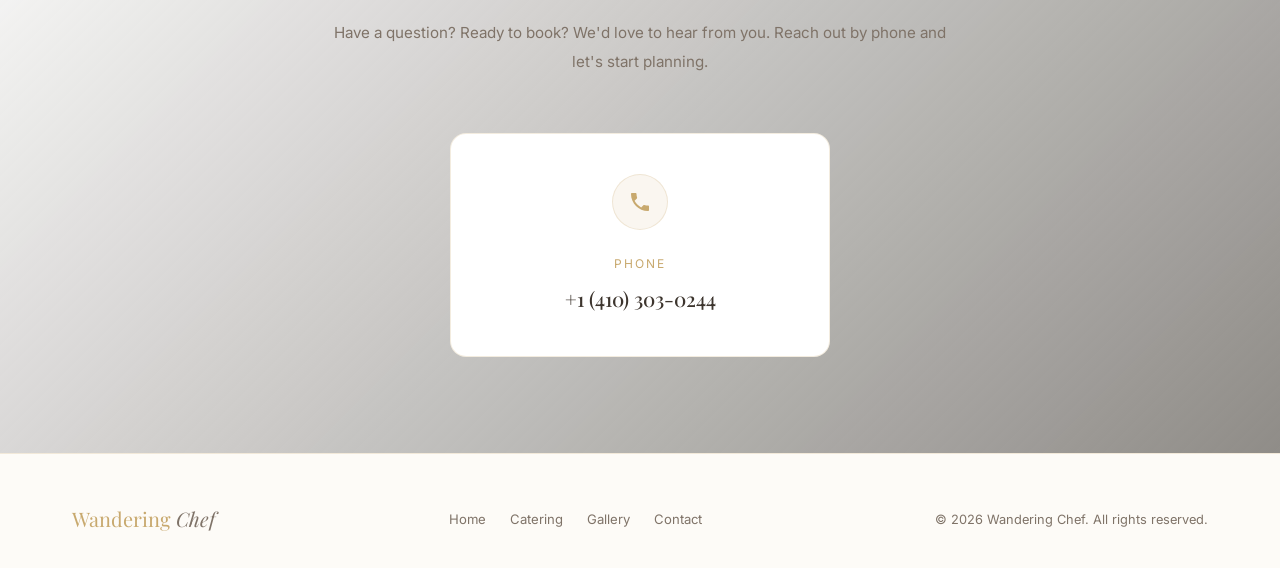
==== commit 50cfa659: "Redesign gallery trigger button with image background and add loading spinner to gallery page" ====
--- a/index.html
+++ b/index.html
@@ -102,6 +102,27 @@
   </section>
 
   <!-- ============================
+       PHOTO GALLERY TRIGGER BUTTON / STRIP
+       ============================ -->
+  <div class="gallery-trigger-banner">
+    <a href="gallery.html" class="gallery-banner-btn">
+      <div class="gallery-banner-bg">
+        <div class="bg-img" style="background-image: url('Food Images/WhatsApp%20Image%202026-06-09%20at%2015.09.05%20(1).jpeg');"></div>
+        <div class="bg-img" style="background-image: url('Food Images/WhatsApp%20Image%202026-06-09%20at%2015.09.05%20(2).jpeg');"></div>
+        <div class="bg-img" style="background-image: url('Food Images/WhatsApp%20Image%202026-06-09%20at%2015.09.05%20(3).jpeg');"></div>
+        <div class="bg-img" style="background-image: url('Food Images/WhatsApp%20Image%202026-06-09%20at%2015.09.06%20(1).jpeg');"></div>
+      </div>
+      <div class="gallery-banner-overlay"></div>
+      <div class="gallery-banner-content">
+        <span>Press to View Photo Gallery</span>
+        <svg viewBox="0 0 24 24" xmlns="http://www.w3.org/2000/svg">
+          <path d="M5 12h14M12 5l7 7-7 7" stroke="currentColor" stroke-width="3" stroke-linecap="round" stroke-linejoin="round" fill="none"/>
+        </svg>
+      </div>
+    </a>
+  </div>
+
+  <!-- ============================
        HIGHLIGHT BAND
        ============================ -->
   <section class="highlight-band" id="cta-band">
@@ -136,6 +157,7 @@
       </div>
     </div>
   </section>
+
   <!-- ============================
        FOOTER
        ============================ -->
--- a/styles.css
+++ b/styles.css
@@ -243,12 +243,43 @@
    ========================================== */
 .hero {
   position: relative;
-  height: 100vh;
-  min-height: 650px;
+  height: 80vh; /* Reduced height to remove excess vertical whitespace */
+  min-height: 500px;
   display: flex;
   align-items: center;
   justify-content: center;
   overflow: hidden;
+}
+
+.hero-content {
+  position: relative;
+  z-index: 2;
+  text-align: center;
+  padding: 0 1rem;
+  width: 100%;
+  max-width: 1100px; /* Made container wider */
+  display: flex;
+  justify-content: center;
+  align-items: center;
+  animation: heroFadeUp 1.2s ease both;
+}
+
+.hero-logo-img {
+  width: 100%;
+  max-width: 950px; /* Increased maximum width to make the image much larger */
+  height: auto;
+  object-fit: contain;
+  display: block;
+}
+
+@media (max-width: 768px) {
+  .hero {
+    height: 70vh; /* Shorter header on mobile to prevent stretching */
+    min-height: 400px;
+  }
+  .hero-logo-img {
+    max-width: 95%; /* Make it fill more of the screen on mobile devices */
+  }
 }
 
 
@@ -263,32 +294,6 @@
   );
 }
 
-.hero-content {
-  position: relative;
-  z-index: 2;
-  text-align: center;
-  padding: 2rem;
-  width: 100%;
-  max-width: 900px;
-  display: flex;
-  justify-content: center;
-  align-items: center;
-  animation: heroFadeUp 1.2s ease both;
-}
-
-.hero-logo-img {
-  width: 100%;
-  max-width: 700px;
-  height: auto;
-  object-fit: contain;
-  display: block;
-}
-
-@media (max-width: 768px) {
-  .hero-logo-img {
-    max-width: 85%; /* Scales down perfectly on mobile viewports */
-  }
-}
 
 @keyframes heroFadeUp {
   from { opacity: 0; transform: translateY(40px); }
@@ -1338,5 +1343,153 @@
   font-weight: 500;
 }
 
-
-
+/* ==========================================
+   PHOTO GALLERY TRIGGER STRIP / BANNER
+   ========================================== */
+.gallery-trigger-banner {
+  width: 100%;
+  max-width: 1200px;
+  margin: 2.5rem auto;
+  padding: 0 2rem;
+}
+
+.gallery-banner-btn {
+  display: block;
+  position: relative;
+  width: 100%;
+  height: 180px;
+  border-radius: 16px;
+  overflow: hidden;
+  text-decoration: none;
+  border: 1px solid var(--border);
+  box-shadow: 0 10px 30px rgba(0, 0, 0, 0.15);
+  transition: transform 0.4s cubic-bezier(0.165, 0.84, 0.44, 1), box-shadow 0.4s;
+}
+
+.gallery-banner-btn:hover {
+  transform: translateY(-4px);
+  box-shadow: 0 15px 40px rgba(200, 169, 110, 0.25);
+  border-color: var(--gold);
+}
+
+.gallery-banner-bg {
+  position: absolute;
+  inset: 0;
+  display: grid;
+  grid-template-columns: repeat(4, 1fr);
+  width: 100%;
+  height: 100%;
+  z-index: 1;
+}
+
+.gallery-banner-bg .bg-img {
+  width: 100%;
+  height: 100%;
+  background-size: cover;
+  background-position: center;
+  transition: transform 0.6s ease;
+}
+
+.gallery-banner-btn:hover .bg-img {
+  transform: scale(1.06);
+}
+
+.gallery-banner-overlay {
+  position: absolute;
+  inset: 0;
+  background: linear-gradient(to right, rgba(28, 24, 20, 0.92) 20%, rgba(28, 24, 20, 0.6) 60%, rgba(28, 24, 20, 0.85) 100%);
+  z-index: 2;
+  transition: background 0.4s;
+}
+
+.gallery-banner-btn:hover .gallery-banner-overlay {
+  background: linear-gradient(to right, rgba(28, 24, 20, 0.88) 20%, rgba(28, 24, 20, 0.45) 60%, rgba(28, 24, 20, 0.8) 100%);
+}
+
+.gallery-banner-content {
+  position: relative;
+  z-index: 3;
+  width: 100%;
+  height: 100%;
+  display: flex;
+  align-items: center;
+  justify-content: center;
+  gap: 1rem;
+  color: var(--gold-light);
+  font-family: 'Playfair Display', serif;
+  font-size: clamp(1.4rem, 4vw, 2.1rem);
+  font-weight: 600;
+  text-shadow: 0 2px 10px rgba(0, 0, 0, 0.9);
+}
+
+.gallery-banner-content svg {
+  width: 28px;
+  height: 28px;
+  stroke: var(--gold-light);
+  transition: transform 0.3s ease;
+}
+
+.gallery-banner-btn:hover .gallery-banner-content svg {
+  transform: translateX(6px);
+}
+
+@media (max-width: 768px) {
+  .gallery-trigger-banner {
+    padding: 0 1rem;
+    margin: 1.5rem auto;
+  }
+  
+  .gallery-banner-btn {
+    height: 130px;
+    border-radius: 12px;
+  }
+  
+  .gallery-banner-bg {
+    grid-template-columns: repeat(3, 1fr); /* Show 3 images on smaller mobile viewports */
+  }
+  
+  .gallery-banner-bg .bg-img:last-child {
+    display: none;
+  }
+}
+
+/* ==========================================
+   GALLERY PAGE LOADER / SPINNER STYLE
+   ========================================== */
+.gallery-loader-wrapper {
+  display: flex;
+  flex-direction: column;
+  align-items: center;
+  justify-content: center;
+  padding: 5rem 1rem;
+  width: 100%;
+  text-align: center;
+  transition: opacity 0.3s ease;
+}
+
+.spinner-ring {
+  width: 50px;
+  height: 50px;
+  border: 3px solid rgba(200, 169, 110, 0.15);
+  border-top-color: var(--gold);
+  border-radius: 50%;
+  animation: spinnerRotate 0.8s linear infinite;
+  margin-bottom: 1.5rem;
+}
+
+.loader-text {
+  font-family: 'Cormorant Garamond', serif;
+  font-size: 1.25rem;
+  font-style: italic;
+  color: var(--text-muted);
+  letter-spacing: 0.05em;
+}
+
+@keyframes spinnerRotate {
+  to {
+    transform: rotate(360deg);
+  }
+}
+
+
+
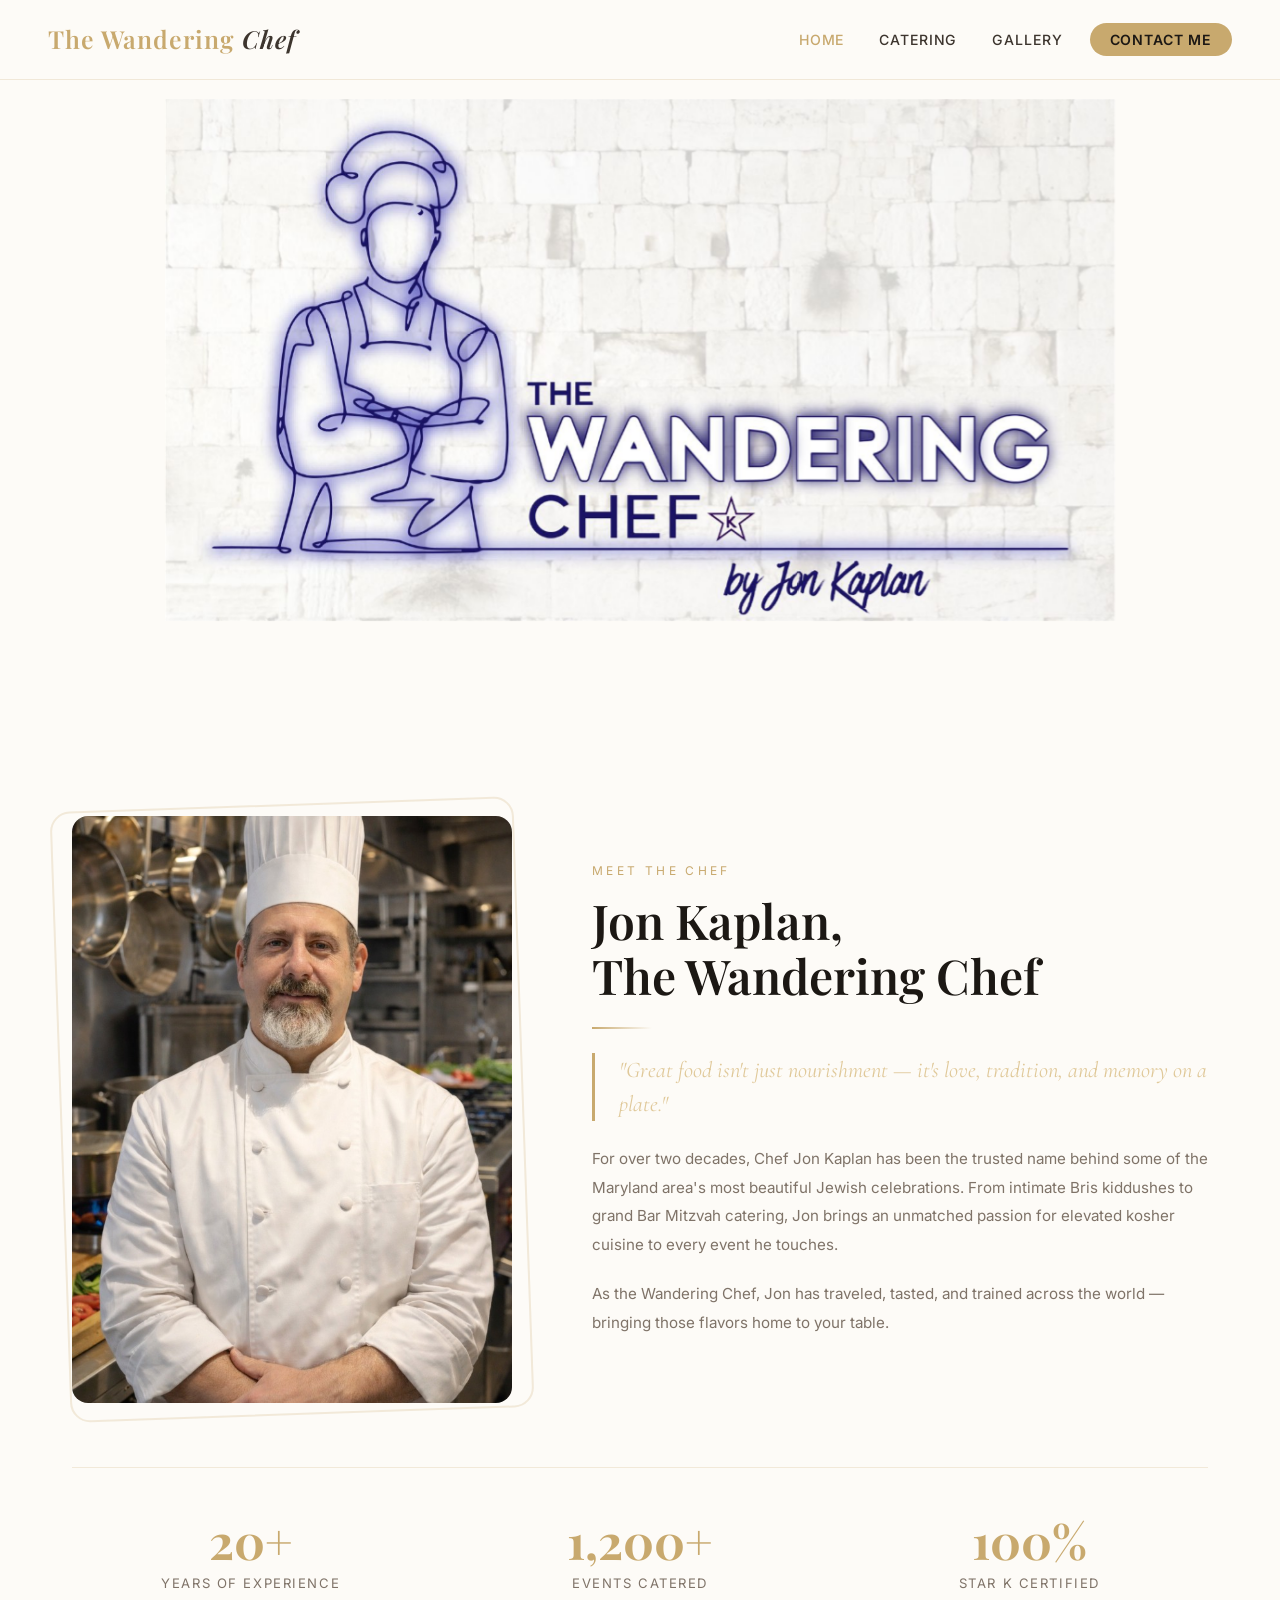
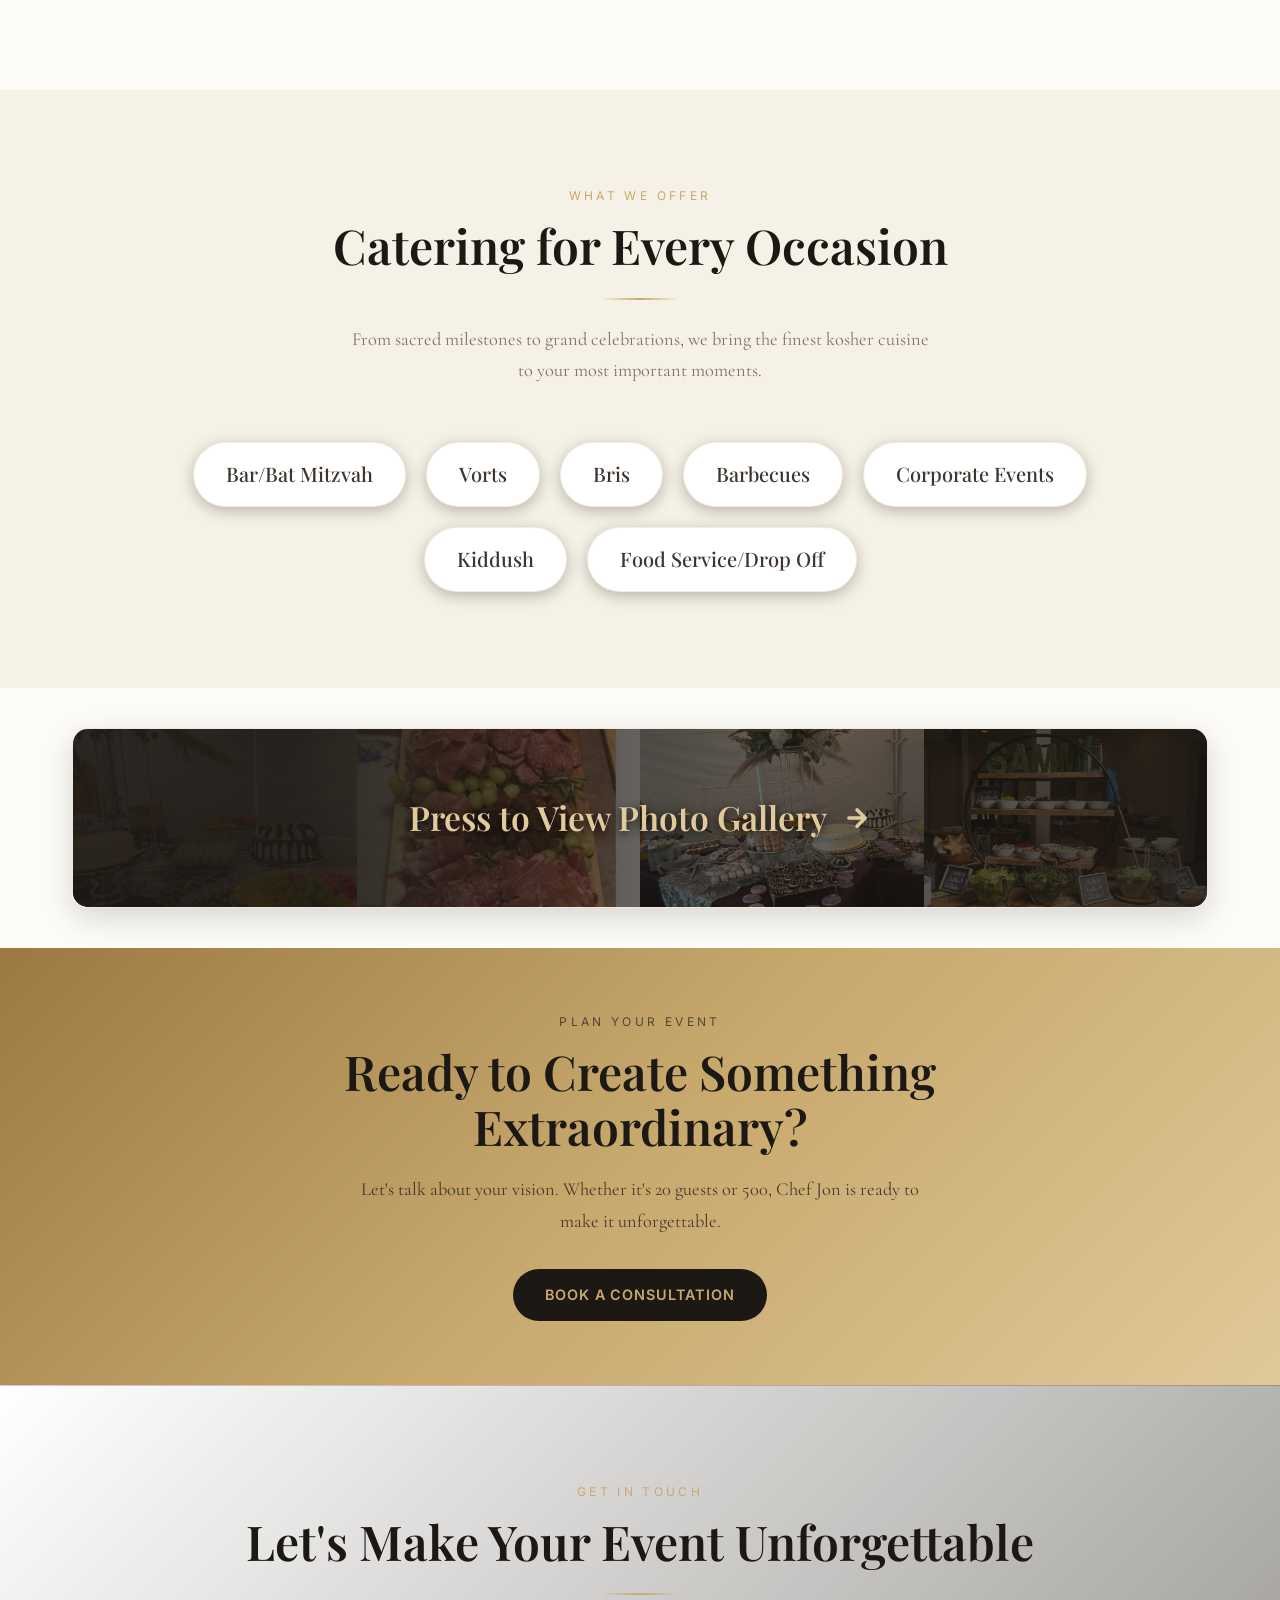
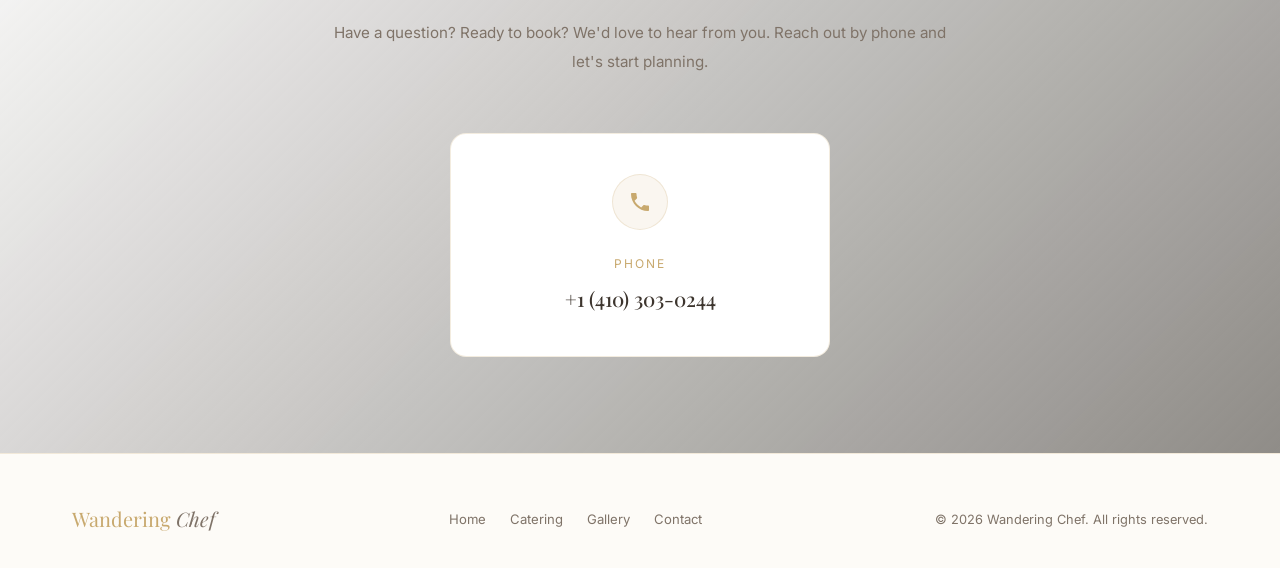
==== commit eaf671b7: "Update website title and brand name to The Wandering Chef across HTML files" ====
--- a/index.html
+++ b/index.html
@@ -3,8 +3,8 @@
 <head>
   <meta charset="UTF-8" />
   <meta name="viewport" content="width=device-width, initial-scale=1.0" />
-  <title>Wandering Chef — Premium Kosher Catering by Jon Kaplan</title>
-  <meta name="description" content="Wandering Chef by Jon Kaplan — Premier kosher catering for Bar Mitzvahs, Bat Mitzvahs, Bris, Kiddushes, Weddings, and all your special occasions." />
+  <title>The Wandering Chef — Premium Kosher Catering by Jon Kaplan</title>
+  <meta name="description" content="The Wandering Chef by Jon Kaplan — Premier kosher catering for Bar Mitzvahs, Bat Mitzvahs, Bris, Kiddushes, Weddings, and all your special occasions." />
   <link rel="preconnect" href="https://fonts.googleapis.com" />
   <link rel="preconnect" href="https://fonts.gstatic.com" crossorigin />
   <link href="https://fonts.googleapis.com/css2?family=Playfair+Display:ital,wght@0,400;0,500;0,600;0,700;1,400;1,600&family=Inter:wght@300;400;500;600&family=Cormorant+Garamond:ital,wght@0,300;0,400;0,500;0,600;1,400;1,600&display=swap" rel="stylesheet" />
@@ -16,7 +16,7 @@
        NAVIGATION
        ============================ -->
   <nav class="navbar" id="navbar" role="navigation" aria-label="Main navigation">
-    <a class="nav-brand" href="index.html" id="nav-logo">Wandering <span>Chef</span></a>
+    <a class="nav-brand" href="index.html" id="nav-logo">The Wandering <span>Chef</span></a>
 
     <div class="hamburger" id="hamburger" aria-label="Toggle menu">
       <span></span><span></span><span></span>
--- a/styles.css
+++ b/styles.css
@@ -274,11 +274,14 @@
 
 @media (max-width: 768px) {
   .hero {
-    height: 70vh; /* Shorter header on mobile to prevent stretching */
-    min-height: 400px;
+    height: 45vh; /* Greatly reduced height for mobile layouts */
+    min-height: 250px; /* Reduced min-height threshold */
+  }
+  .hero-content {
+    padding: 0.5rem 1rem; /* Less vertical padding spacing */
   }
   .hero-logo-img {
-    max-width: 95%; /* Make it fill more of the screen on mobile devices */
+    max-width: 92%; /* Fits perfectly within the new shorter container bounds */
   }
 }
 
@@ -1158,8 +1161,8 @@
   }
 
   .bio-layout {
-    grid-template-columns: 1fr;
-    gap: 3rem;
+    grid-template-columns: 1fr 1.5fr; /* Keep side-by-side layout on mobile screens */
+    gap: 1.5rem; /* Reduced gap spacing so it fits neatly */
   }
 
   .contact-grid {
@@ -1208,16 +1211,35 @@
     grid-template-columns: 1fr;
   }
 
-  /* Make section labels much darker and easier to read on mobile */
-  .section-label {
-    color: #6b4f1a;
-    font-weight: 700;
-  }
-
-  /* Ensure hero-overlay labels stay bright white on the dark image background */
-  .page-hero-content .section-label {
-    color: #ffffff;
-    text-shadow: 0 1px 6px rgba(0,0,0,0.9);
+  /* Adapt side-by-side bio typography for small mobile viewports */
+  .bio-layout {
+    grid-template-columns: 1fr 1.3fr !important;
+    gap: 1rem !important;
+    align-items: start !important;
+  }
+  .bio-image-wrap::before {
+    inset: -6px !important; /* Thinner border margin space */
+    border-radius: 12px !important;
+  }
+  .bio-image {
+    border-radius: 10px !important;
+  }
+  .bio-quote {
+    font-size: 1rem !important;
+    margin: 0.75rem 0 !important;
+    padding-left: 0.75rem !important;
+  }
+  .bio-text {
+    font-size: 0.85rem !important;
+    line-height: 1.5 !important;
+    margin-bottom: 0.5rem !important;
+  }
+  .section-title {
+    font-size: 1.5rem !important;
+    margin-bottom: 0.5rem !important;
+  }
+  .divider {
+    margin: 0.5rem 0 !important;
   }
 }
 
